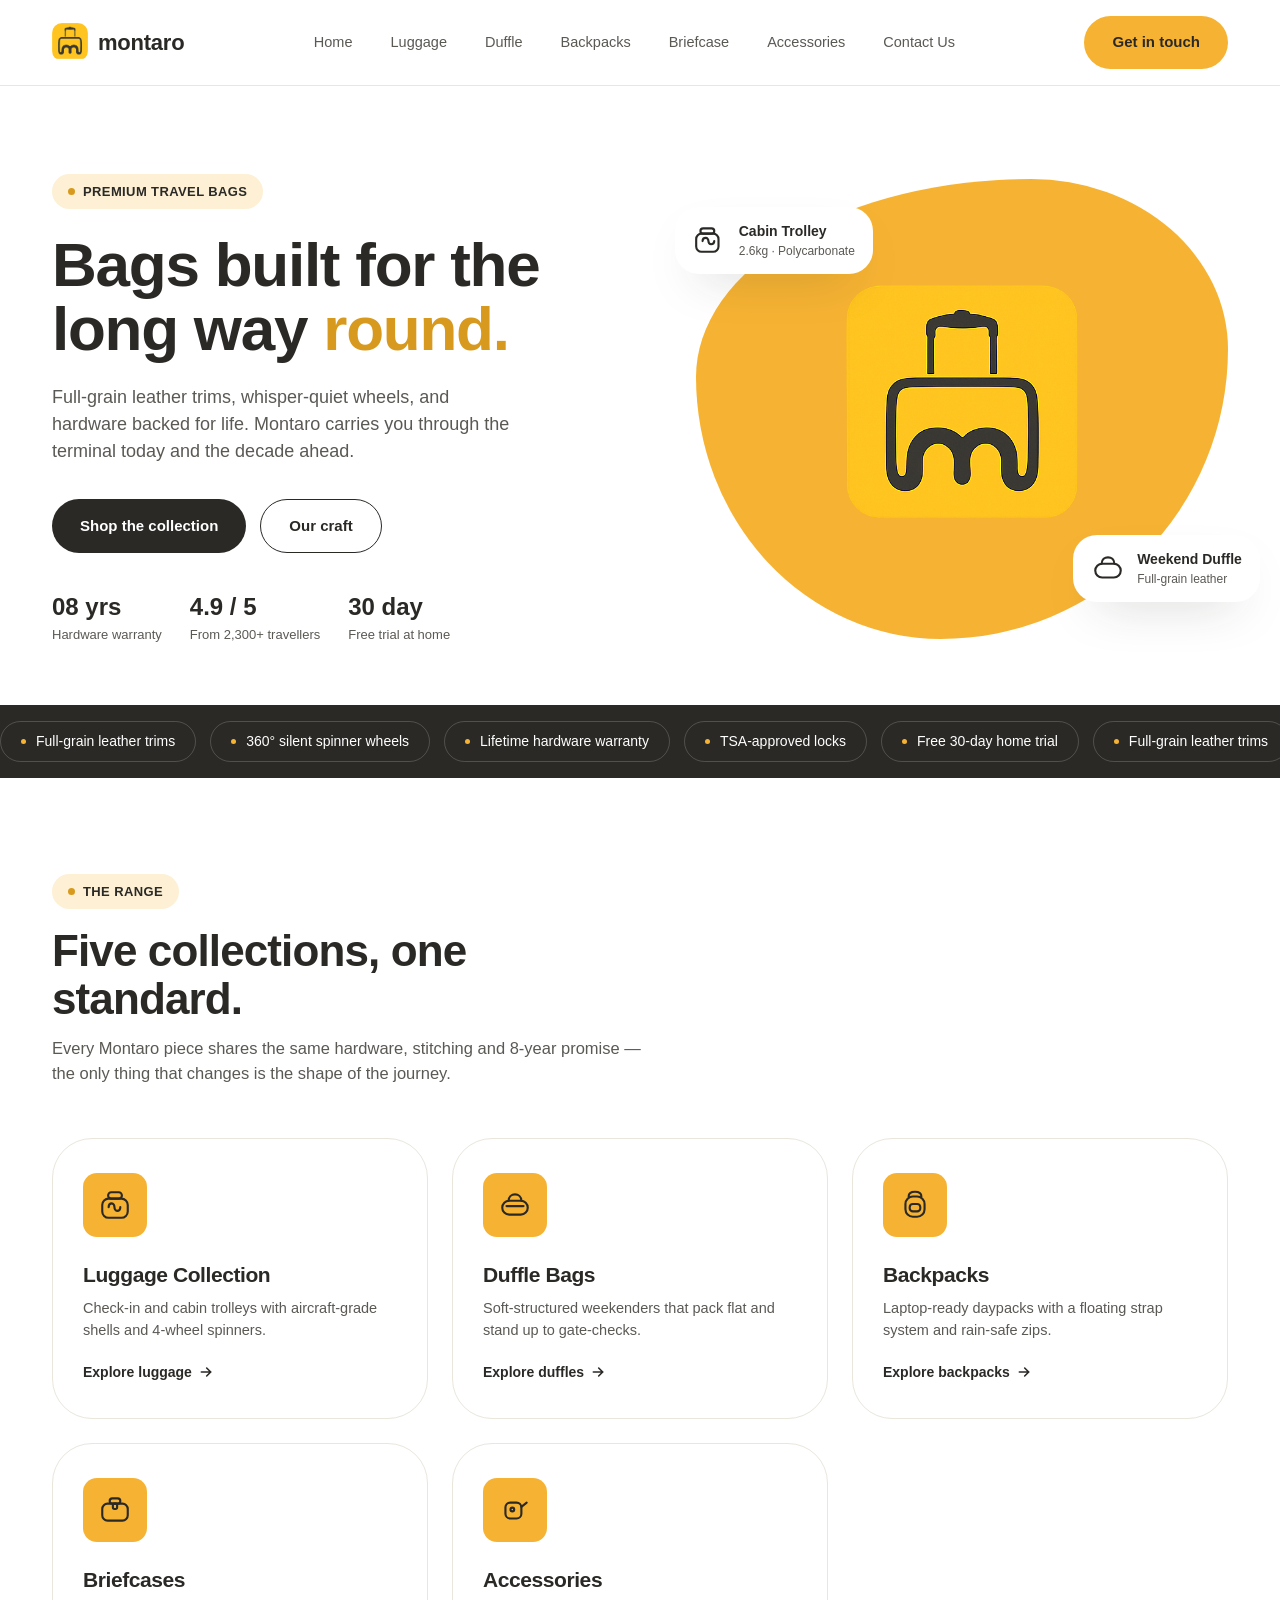
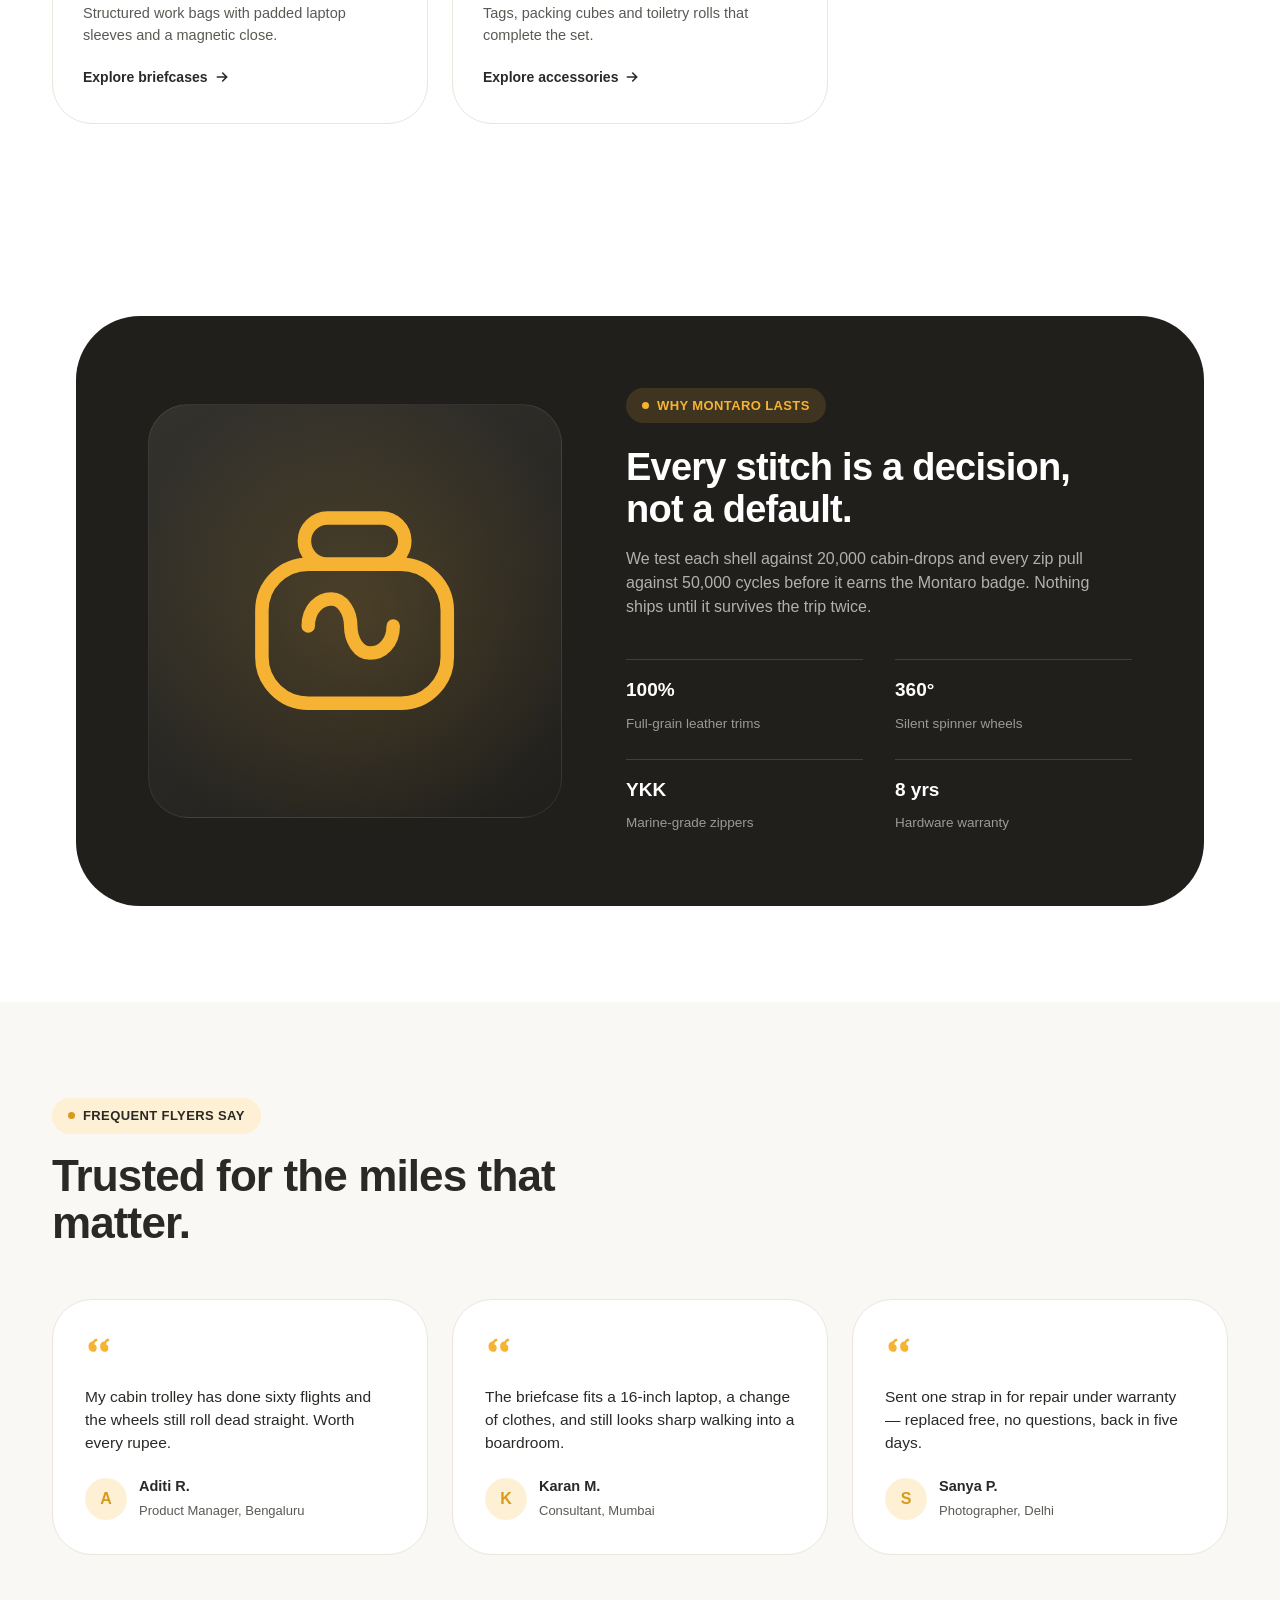
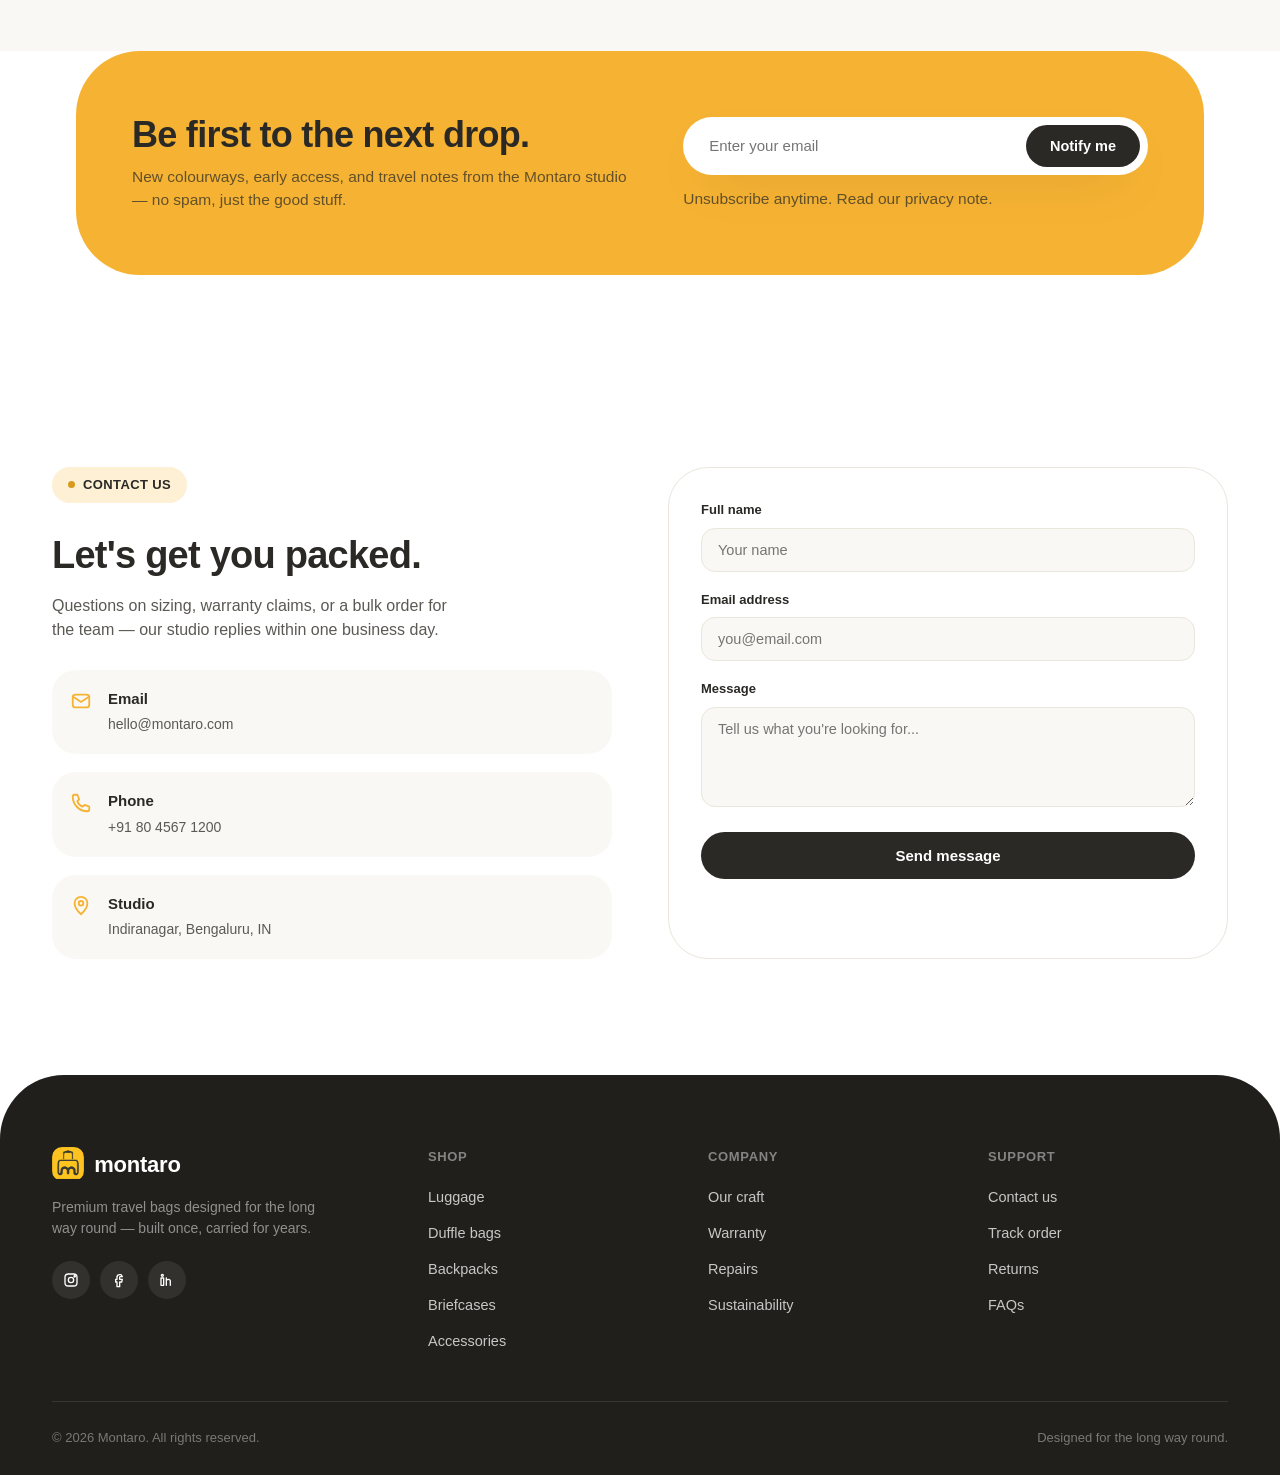
==== index.html @ 68c320ea "intial setup" ====
<!DOCTYPE html>
<html lang="en">
<head>
<meta charset="UTF-8">
<meta name="viewport" content="width=device-width, initial-scale=1.0">
<title>Montaro — Travel bags built for the long way round</title>
<link rel="preconnect" href="https://api.fontshare.com">
<link rel="stylesheet" href="https://api.fontshare.com/v2/css?f[]=clash-display@600,700&f[]=satoshi@400,500,700&display=swap">
<link rel="stylesheet" href="styles.css">
</head>
<body>

<header>
  <nav class="nav wrap">
    <a href="#home" class="brand">
      <img src="montaro-icon.png" alt="Montaro icon">
      <span>montaro</span>
    </a>
    <ul class="nav-links" id="navLinks">
      <li><a href="index.html#home">Home</a></li>
      <li><a href="luggage.html">Luggage</a></li>
      <li><a href="index.html#duffle">Duffle</a></li>
      <li><a href="index.html#backpacks">Backpacks</a></li>
      <li><a href="index.html#briefcase">Briefcase</a></li>
      <li><a href="index.html#accessories">Accessories</a></li>
      <li><a href="index.html#contact">Contact Us</a></li>
    </ul>
    <div class="nav-right">
      <a href="index.html#contact" class="btn btn-amber">Get in touch</a>
      <button class="menu-toggle" id="menuToggle" aria-label="Toggle menu" aria-expanded="false"><span></span></button>
    </div>
  </nav>
</header>

<main>
  <!-- HERO -->
  <section class="hero" id="home">
    <div class="wrap hero-grid">
      <div>
        <div class="eyebrow"><span class="dot"></span>Premium travel bags</div>
        <h1>Bags built for the<br>long way <em>round.</em></h1>
        <p class="lead">Full-grain leather trims, whisper-quiet wheels, and hardware backed for life. Montaro carries you through the terminal today and the decade ahead.</p>
        <div class="hero-ctas">
          <a href="luggage.html" class="btn btn-primary">Shop the collection</a>
          <a href="#craft" class="btn btn-ghost">Our craft</a>
        </div>
        <div class="hero-trust">
          <div><strong>08 yrs</strong><span>Hardware warranty</span></div>
          <div><strong>4.9 / 5</strong><span>From 2,300+ travellers</span></div>
          <div><strong>30 day</strong><span>Free trial at home</span></div>
        </div>
      </div>

      <div class="hero-art">
        <div class="blob"></div>
        <img class="hero-icon" src="montaro-icon.png" alt="Montaro suitcase mark">
        <div class="float-card fc1">
          <svg viewBox="0 0 64 64" fill="none"><rect x="14" y="10" width="26" height="10" rx="5" stroke="#2A2926" stroke-width="4"/><rect x="6" y="20" width="42" height="34" rx="10" stroke="#2A2926" stroke-width="4"/><path d="M18 34c0-4 3-6 6-6s5 3 5 6 2 6 5 6 6-2 6-6" stroke="#2A2926" stroke-width="4" stroke-linecap="round"/></svg>
          <div><div class="fc-title">Cabin Trolley</div><div class="fc-sub">2.6kg · Polycarbonate</div></div>
        </div>
        <div class="float-card fc2">
          <svg viewBox="0 0 64 64" fill="none"><rect x="8" y="22" width="48" height="26" rx="13" stroke="#2A2926" stroke-width="4"/><path d="M20 22c0-8 6-12 12-12s12 4 12 12" stroke="#2A2926" stroke-width="4" stroke-linecap="round"/></svg>
          <div><div class="fc-title">Weekend Duffle</div><div class="fc-sub">Full-grain leather</div></div>
        </div>
      </div>
    </div>
  </section>

  <!-- MARQUEE -->
  <div class="marquee-strip">
    <div class="marquee-track">
      <div class="pill"><span class="dot"></span>Full-grain leather trims</div>
      <div class="pill"><span class="dot"></span>360° silent spinner wheels</div>
      <div class="pill"><span class="dot"></span>Lifetime hardware warranty</div>
      <div class="pill"><span class="dot"></span>TSA-approved locks</div>
      <div class="pill"><span class="dot"></span>Free 30-day home trial</div>
      <div class="pill"><span class="dot"></span>Full-grain leather trims</div>
      <div class="pill"><span class="dot"></span>360° silent spinner wheels</div>
      <div class="pill"><span class="dot"></span>Lifetime hardware warranty</div>
      <div class="pill"><span class="dot"></span>TSA-approved locks</div>
      <div class="pill"><span class="dot"></span>Free 30-day home trial</div>
    </div>
  </div>

  <!-- COLLECTIONS -->
  <section id="luggage">
    <div class="wrap">
      <div class="section-head">
        <div class="eyebrow"><span class="dot"></span>The range</div>
        <h2>Five collections, one standard.</h2>
        <p>Every Montaro piece shares the same hardware, stitching and 8-year promise — the only thing that changes is the shape of the journey.</p>
      </div>

      <div class="collection-grid">
        <!-- Luggage -->
        <div class="col-card">
          <div class="col-icon">
            <svg viewBox="0 0 64 64" fill="none"><rect x="19" y="8" width="26" height="12" rx="6" stroke="#2A2926" stroke-width="4"/><rect x="8" y="20" width="48" height="36" rx="12" stroke="#2A2926" stroke-width="4"/><path d="M20 36c0-4.5 3-7 6-7s5 3.5 5 7 2 7 5 7 6-2.5 6-7" stroke="#2A2926" stroke-width="4" stroke-linecap="round"/></svg>
          </div>
          <h3>Luggage Collection</h3>
          <p>Check-in and cabin trolleys with aircraft-grade shells and 4-wheel spinners.</p>
          <a href="luggage.html" class="col-link">Explore luggage <svg viewBox="0 0 24 24" fill="none" stroke="#2A2926" stroke-width="2.4" stroke-linecap="round"><path d="M5 12h14M13 6l6 6-6 6"/></svg></a>
        </div>
        <!-- Duffle -->
        <div class="col-card" id="duffle">
          <div class="col-icon">
            <svg viewBox="0 0 64 64" fill="none"><rect x="8" y="24" width="48" height="26" rx="13" stroke="#2A2926" stroke-width="4"/><path d="M20 24c0-8 6-12 12-12s12 4 12 12" stroke="#2A2926" stroke-width="4" stroke-linecap="round"/><line x1="16" y1="34" x2="48" y2="34" stroke="#2A2926" stroke-width="4" stroke-linecap="round"/></svg>
          </div>
          <h3>Duffle Bags</h3>
          <p>Soft-structured weekenders that pack flat and stand up to gate-checks.</p>
          <a href="#" class="col-link">Explore duffles <svg viewBox="0 0 24 24" fill="none" stroke="#2A2926" stroke-width="2.4" stroke-linecap="round"><path d="M5 12h14M13 6l6 6-6 6"/></svg></a>
        </div>
        <!-- Backpacks -->
        <div class="col-card" id="backpacks">
          <div class="col-icon">
            <svg viewBox="0 0 64 64" fill="none"><path d="M20 16c0-6 5-9 12-9s12 3 12 9" stroke="#2A2926" stroke-width="4" stroke-linecap="round"/><rect x="14" y="16" width="36" height="38" rx="14" stroke="#2A2926" stroke-width="4"/><rect x="22" y="30" width="20" height="14" rx="6" stroke="#2A2926" stroke-width="4"/></svg>
          </div>
          <h3>Backpacks</h3>
          <p>Laptop-ready daypacks with a floating strap system and rain-safe zips.</p>
          <a href="#" class="col-link">Explore backpacks <svg viewBox="0 0 24 24" fill="none" stroke="#2A2926" stroke-width="2.4" stroke-linecap="round"><path d="M5 12h14M13 6l6 6-6 6"/></svg></a>
        </div>
        <!-- Briefcase -->
        <div class="col-card" id="briefcase">
          <div class="col-icon">
            <svg viewBox="0 0 64 64" fill="none"><rect x="22" y="10" width="20" height="10" rx="5" stroke="#2A2926" stroke-width="4"/><rect x="8" y="20" width="48" height="32" rx="10" stroke="#2A2926" stroke-width="4"/><rect x="28" y="20" width="8" height="10" rx="3" stroke="#2A2926" stroke-width="4"/></svg>
          </div>
          <h3>Briefcases</h3>
          <p>Structured work bags with padded laptop sleeves and a magnetic close.</p>
          <a href="#" class="col-link">Explore briefcases <svg viewBox="0 0 24 24" fill="none" stroke="#2A2926" stroke-width="2.4" stroke-linecap="round"><path d="M5 12h14M13 6l6 6-6 6"/></svg></a>
        </div>
        <!-- Accessories -->
        <div class="col-card" id="accessories">
          <div class="col-icon">
            <svg viewBox="0 0 64 64" fill="none"><rect x="14" y="18" width="30" height="30" rx="9" stroke="#2A2926" stroke-width="4"/><path d="M44 26l10-8" stroke="#2A2926" stroke-width="4" stroke-linecap="round"/><circle cx="27" cy="31" r="3.5" stroke="#2A2926" stroke-width="4"/></svg>
          </div>
          <h3>Accessories</h3>
          <p>Tags, packing cubes and toiletry rolls that complete the set.</p>
          <a href="#" class="col-link">Explore accessories <svg viewBox="0 0 24 24" fill="none" stroke="#2A2926" stroke-width="2.4" stroke-linecap="round"><path d="M5 12h14M13 6l6 6-6 6"/></svg></a>
        </div>
      </div>
    </div>
  </section>

  <!-- CRAFT -->
  <section id="craft">
    <div class="wrap">
      <div class="craft">
        <div class="craft-grid">
          <div class="craft-visual">
            <svg viewBox="0 0 64 64" fill="none"><rect x="8" y="20" width="48" height="36" rx="12" stroke="#F6B333" stroke-width="3.5"/><rect x="19" y="8" width="26" height="12" rx="6" stroke="#F6B333" stroke-width="3.5"/><path d="M20 36c0-4.5 3-7 6-7s5 3.5 5 7 2 7 5 7 6-2.5 6-7" stroke="#F6B333" stroke-width="3.5" stroke-linecap="round"/></svg>
          </div>
          <div class="craft-text">
            <div class="eyebrow"><span class="dot" style="background:#F6B333"></span>Why Montaro lasts</div>
            <h2>Every stitch is a decision, not a default.</h2>
            <p>We test each shell against 20,000 cabin-drops and every zip pull against 50,000 cycles before it earns the Montaro badge. Nothing ships until it survives the trip twice.</p>
            <div class="detail-grid">
              <div class="detail"><strong>100%</strong><span>Full-grain leather trims</span></div>
              <div class="detail"><strong>360°</strong><span>Silent spinner wheels</span></div>
              <div class="detail"><strong>YKK</strong><span>Marine-grade zippers</span></div>
              <div class="detail"><strong>8 yrs</strong><span>Hardware warranty</span></div>
            </div>
          </div>
        </div>
      </div>
    </div>
  </section>

  <!-- TESTIMONIALS -->
  <section class="cream-bg">
    <div class="wrap">
      <div class="section-head">
        <div class="eyebrow"><span class="dot"></span>Frequent flyers say</div>
        <h2>Trusted for the miles that matter.</h2>
      </div>
      <div class="testi-grid">
        <div class="testi-card">
          <svg viewBox="0 0 24 24" fill="#F6B333"><path d="M7 8c-2.5 0-4 2-4 4.5S4.5 17 7 17s3-1.5 3-3.5c0-1.5-.8-2.5-2-3 .2-1.5 1.2-2.5 3-3l-1-2C7.5 6 7 6.8 7 8zm10 0c-2.5 0-4 2-4 4.5s1.5 4.5 4 4.5 3-1.5 3-3.5c0-1.5-.8-2.5-2-3 .2-1.5 1.2-2.5 3-3l-1-2c-2.5.5-3 1.3-3 3z"/></svg>
          <p>My cabin trolley has done sixty flights and the wheels still roll dead straight. Worth every rupee.</p>
          <div class="testi-person">
            <div class="testi-avatar">A</div>
            <div><strong>Aditi R.</strong><span>Product Manager, Bengaluru</span></div>
          </div>
        </div>
        <div class="testi-card">
          <svg viewBox="0 0 24 24" fill="#F6B333"><path d="M7 8c-2.5 0-4 2-4 4.5S4.5 17 7 17s3-1.5 3-3.5c0-1.5-.8-2.5-2-3 .2-1.5 1.2-2.5 3-3l-1-2C7.5 6 7 6.8 7 8zm10 0c-2.5 0-4 2-4 4.5s1.5 4.5 4 4.5 3-1.5 3-3.5c0-1.5-.8-2.5-2-3 .2-1.5 1.2-2.5 3-3l-1-2c-2.5.5-3 1.3-3 3z"/></svg>
          <p>The briefcase fits a 16-inch laptop, a change of clothes, and still looks sharp walking into a boardroom.</p>
          <div class="testi-person">
            <div class="testi-avatar">K</div>
            <div><strong>Karan M.</strong><span>Consultant, Mumbai</span></div>
          </div>
        </div>
        <div class="testi-card">
          <svg viewBox="0 0 24 24" fill="#F6B333"><path d="M7 8c-2.5 0-4 2-4 4.5S4.5 17 7 17s3-1.5 3-3.5c0-1.5-.8-2.5-2-3 .2-1.5 1.2-2.5 3-3l-1-2C7.5 6 7 6.8 7 8zm10 0c-2.5 0-4 2-4 4.5s1.5 4.5 4 4.5 3-1.5 3-3.5c0-1.5-.8-2.5-2-3 .2-1.5 1.2-2.5 3-3l-1-2c-2.5.5-3 1.3-3 3z"/></svg>
          <p>Sent one strap in for repair under warranty — replaced free, no questions, back in five days.</p>
          <div class="testi-person">
            <div class="testi-avatar">S</div>
            <div><strong>Sanya P.</strong><span>Photographer, Delhi</span></div>
          </div>
        </div>
      </div>
    </div>
  </section>

  <!-- CTA -->
  <section style="padding-top:0;">
    <div class="wrap">
      <div class="cta-band">
        <div>
          <h2>Be first to the next drop.</h2>
          <p>New colourways, early access, and travel notes from the Montaro studio — no spam, just the good stuff.</p>
        </div>
        <div>
          <form class="signup-form" onsubmit="return false;">
            <input type="email" placeholder="Enter your email" aria-label="Email address" required>
            <button type="submit" class="btn-signup">Notify me</button>
          </form>
          <p class="form-note">Unsubscribe anytime. Read our privacy note.</p>
        </div>
      </div>
    </div>
  </section>

  <!-- CONTACT -->
  <section id="contact">
    <div class="wrap contact-grid">
      <div>
        <div class="eyebrow"><span class="dot"></span>Contact us</div>
        <h2 style="font-size:clamp(28px,3.2vw,38px); margin-bottom:10px;">Let's get you packed.</h2>
        <p style="color:var(--charcoal-soft); max-width:420px;">Questions on sizing, warranty claims, or a bulk order for the team — our studio replies within one business day.</p>
        <div class="contact-list">
          <div class="contact-item">
            <svg viewBox="0 0 24 24" fill="none" stroke="#F6B333" stroke-width="2"><rect x="3" y="5" width="18" height="14" rx="3"/><path d="M3 7l9 6 9-6" stroke-linecap="round"/></svg>
            <div><strong>Email</strong><span>hello@montaro.com</span></div>
          </div>
          <div class="contact-item">
            <svg viewBox="0 0 24 24" fill="none" stroke="#F6B333" stroke-width="2"><path d="M3 5c0-1 1-2 2-2h3l2 5-2 2c1 3 3 5 6 6l2-2 5 2v3c0 1-1 2-2 2C10 21 3 14 3 5z" stroke-linecap="round" stroke-linejoin="round"/></svg>
            <div><strong>Phone</strong><span>+91 80 4567 1200</span></div>
          </div>
          <div class="contact-item">
            <svg viewBox="0 0 24 24" fill="none" stroke="#F6B333" stroke-width="2"><path d="M12 21s7-6.5 7-12a7 7 0 10-14 0c0 5.5 7 12 7 12z" stroke-linecap="round" stroke-linejoin="round"/><circle cx="12" cy="9" r="2.5"/></svg>
            <div><strong>Studio</strong><span>Indiranagar, Bengaluru, IN</span></div>
          </div>
        </div>
      </div>

      <form class="contact-form" onsubmit="return false;">
        <div class="field">
          <label for="name">Full name</label>
          <input id="name" type="text" placeholder="Your name" required>
        </div>
        <div class="field">
          <label for="email">Email address</label>
          <input id="email" type="email" placeholder="you@email.com" required>
        </div>
        <div class="field">
          <label for="msg">Message</label>
          <textarea id="msg" placeholder="Tell us what you're looking for..."></textarea>
        </div>
        <button type="submit" class="btn btn-primary" style="width:100%; justify-content:center;">Send message</button>
      </form>
    </div>
  </section>
</main>

<footer>
  <div class="wrap">
    <div class="footer-grid">
      <div class="footer-brand">
        <a href="#home" class="brand">
          <img src="montaro-icon.png" alt="Montaro icon" style="height:34px;">
          <span>montaro</span>
        </a>
        <p>Premium travel bags designed for the long way round — built once, carried for years.</p>
        <div class="footer-social">
          <a href="#" aria-label="Instagram"><svg viewBox="0 0 24 24" fill="none" stroke-width="2" stroke-linecap="round"><rect x="3" y="3" width="18" height="18" rx="5"/><circle cx="12" cy="12" r="4"/><circle cx="17.5" cy="6.5" r="1"/></svg></a>
          <a href="#" aria-label="Facebook"><svg viewBox="0 0 24 24" fill="none" stroke-width="2" stroke-linecap="round" stroke-linejoin="round"><path d="M15 4h-2a4 4 0 00-4 4v3H7v4h2v7h4v-7h3l1-4h-4V8a1 1 0 011-1h3z"/></svg></a>
          <a href="#" aria-label="LinkedIn"><svg viewBox="0 0 24 24" fill="none" stroke-width="2" stroke-linecap="round" stroke-linejoin="round"><rect x="3" y="9" width="4" height="11"/><circle cx="5" cy="5" r="1.5"/><path d="M11 20v-6a3 3 0 016 0v6M11 9v11"/></svg></a>
        </div>
      </div>
      <div class="footer-col">
        <h4>Shop</h4>
        <ul>
          <li><a href="luggage.html">Luggage</a></li>
          <li><a href="index.html#duffle">Duffle bags</a></li>
          <li><a href="index.html#backpacks">Backpacks</a></li>
          <li><a href="index.html#briefcase">Briefcases</a></li>
          <li><a href="index.html#accessories">Accessories</a></li>
        </ul>
      </div>
      <div class="footer-col">
        <h4>Company</h4>
        <ul>
          <li><a href="index.html#craft">Our craft</a></li>
          <li><a href="#">Warranty</a></li>
          <li><a href="#">Repairs</a></li>
          <li><a href="#">Sustainability</a></li>
        </ul>
      </div>
      <div class="footer-col">
        <h4>Support</h4>
        <ul>
          <li><a href="index.html#contact">Contact us</a></li>
          <li><a href="#">Track order</a></li>
          <li><a href="#">Returns</a></li>
          <li><a href="#">FAQs</a></li>
        </ul>
      </div>
    </div>
    <div class="footer-bottom">
      <span>© 2026 Montaro. All rights reserved.</span>
      <span>Designed for the long way round.</span>
    </div>
  </div>
</footer>

<script>
  const toggle = document.getElementById('menuToggle');
  const links = document.getElementById('navLinks');
  toggle.addEventListener('click', () => {
    const isOpen = links.classList.toggle('open');
    toggle.setAttribute('aria-expanded', isOpen);
  });
  links.querySelectorAll('a').forEach(a => a.addEventListener('click', () => {
    links.classList.remove('open');
    toggle.setAttribute('aria-expanded', 'false');
  }));
</script>

</body>
</html>
---- styles.css ----
:root{
    --white:#FFFFFF;
    --cream:#FAF8F4;
    --charcoal:#2A2926;
    --charcoal-2:#201F1C;
    --charcoal-soft:#5B5954;
    --amber:#F6B333;
    --amber-dark:#D89A1E;
    --amber-tint:#FDF0D4;
    --line:#EAE6DC;
    --r-sm:14px;
    --r-md:24px;
    --r-lg:40px;
    --r-xl:64px;
    --shadow-soft: 0 20px 50px -25px rgba(42,41,38,0.35);
  }

  *{margin:0;padding:0;box-sizing:border-box;}

  html{scroll-behavior:smooth;}

  body{
    background:var(--white);
    color:var(--charcoal);
    font-family:'Satoshi','Helvetica Neue',Arial,sans-serif;
    font-weight:400;
    line-height:1.5;
    -webkit-font-smoothing:antialiased;
    overflow-x:hidden;
  }

  h1,h2,h3,.display{
    font-family:'Clash Display','Satoshi',sans-serif;
    font-weight:600;
    letter-spacing:-0.02em;
    color:var(--charcoal);
  }

  a{color:inherit;text-decoration:none;}
  img{display:block;max-width:100%;}
  button{font-family:inherit;cursor:pointer;border:none;background:none;}
  ul{list-style:none;}

  .wrap{
    max-width:1240px;
    margin:0 auto;
    padding:0 32px;
  }

  :focus-visible{
    outline:3px solid var(--amber-dark);
    outline-offset:3px;
    border-radius:8px;
  }

  /* ---------- Buttons ---------- */
  .btn{
    display:inline-flex;
    align-items:center;
    gap:8px;
    padding:15px 28px;
    border-radius:100px;
    font-weight:700;
    font-size:15px;
    transition:transform .25s ease, box-shadow .25s ease, background .25s ease;
    white-space:nowrap;
  }
  .btn-primary{
    background:var(--charcoal);
    color:var(--white);
  }
  .btn-primary:hover{background:var(--charcoal-2); transform:translateY(-2px); box-shadow:var(--shadow-soft);}
  .btn-amber{
    background:var(--amber);
    color:var(--charcoal);
  }
  .btn-amber:hover{background:var(--amber-dark); transform:translateY(-2px); box-shadow:var(--shadow-soft);}
  .btn-ghost{
    background:transparent;
    color:var(--charcoal);
    border:1.5px solid var(--charcoal);
  }
  .btn-ghost:hover{background:var(--charcoal); color:var(--white);}

  /* ---------- Nav ---------- */
  header{
    position:sticky;
    top:0;
    z-index:100;
    background:rgba(255,255,255,0.85);
    backdrop-filter:blur(14px);
    border-bottom:1px solid var(--line);
  }
  .nav{
    display:flex;
    align-items:center;
    justify-content:space-between;
    padding:16px 32px;
  }
  .brand{
    display:flex;
    align-items:center;
    gap:10px;
  }
  .brand img{height:38px;width:auto;border-radius:10px;}
  .brand span{
    font-family:'Clash Display',sans-serif;
    font-weight:700;
    font-size:22px;
    letter-spacing:-0.01em;
  }
  .nav-links{
    display:flex;
    align-items:center;
    gap:6px;
  }
  .nav-links a{
    padding:10px 16px;
    border-radius:100px;
    font-size:14.5px;
    font-weight:500;
    color:var(--charcoal-soft);
    transition:background .2s ease, color .2s ease;
  }
  .nav-links a:hover{background:var(--cream); color:var(--charcoal);}
  .nav-right{display:flex; align-items:center; gap:14px;}
  .menu-toggle{
    display:none;
    width:44px;height:44px;
    border-radius:var(--r-sm);
    align-items:center;justify-content:center;
    background:var(--cream);
  }
  .menu-toggle span, .menu-toggle::before, .menu-toggle::after{
    content:'';
    display:block;
    width:20px;height:2px;
    background:var(--charcoal);
    border-radius:4px;
  }
  .menu-toggle{flex-direction:column;gap:5px;}

  @media (max-width:900px){
    .nav-links{
      position:absolute;
      top:100%;left:0;right:0;
      flex-direction:column;
      align-items:stretch;
      background:var(--white);
      padding:14px 20px 22px;
      border-bottom:1px solid var(--line);
      display:none;
    }
    .nav-links.open{display:flex;}
    .nav-links a{padding:14px 16px; border-radius:var(--r-sm);}
    .menu-toggle{display:flex;}
    .nav-right .btn-amber{display:none;}
  }

  /* ---------- Hero ---------- */
  .hero{
    padding:88px 0 60px;
  }
  .hero-grid{
    display:grid;
    grid-template-columns:1.05fr 0.95fr;
    gap:56px;
    align-items:center;
  }
  .eyebrow{
    display:inline-flex;
    align-items:center;
    gap:8px;
    padding:8px 16px;
    border-radius:100px;
    background:var(--amber-tint);
    color:var(--charcoal);
    font-size:13px;
    font-weight:700;
    letter-spacing:0.03em;
    text-transform:uppercase;
    margin-bottom:24px;
  }
  .eyebrow .dot{width:7px;height:7px;border-radius:50%;background:var(--amber-dark);}
  .hero h1{
    font-size:clamp(38px, 5vw, 62px);
    line-height:1.04;
    margin-bottom:22px;
  }
  .hero h1 em{
    font-style:normal;
    color:var(--amber-dark);
    position:relative;
  }
  .hero p.lead{
    font-size:18px;
    color:var(--charcoal-soft);
    max-width:460px;
    margin-bottom:34px;
  }
  .hero-ctas{display:flex; gap:14px; flex-wrap:wrap; margin-bottom:36px;}
  .hero-trust{
    display:flex;
    gap:28px;
    flex-wrap:wrap;
  }
  .hero-trust div{
    display:flex;
    flex-direction:column;
  }
  .hero-trust strong{font-family:'Clash Display',sans-serif; font-size:24px;}
  .hero-trust span{font-size:13px; color:var(--charcoal-soft);}

  .hero-art{
    position:relative;
    display:flex;
    align-items:center;
    justify-content:center;
    min-height:460px;
  }
  .blob{
    position:absolute;
    inset:0;
    background:var(--amber);
    border-radius:63% 37% 54% 46% / 43% 37% 63% 57%;
    animation:blobmove 14s ease-in-out infinite;
  }
  @keyframes blobmove{
    0%,100%{border-radius:63% 37% 54% 46% / 43% 37% 63% 57%;}
    50%{border-radius:42% 58% 39% 61% / 55% 46% 54% 45%;}
  }
  .hero-icon{
    position:relative;
    z-index:2;
    width:44%;
  }
  .float-card{
    position:absolute;
    z-index:3;
    background:var(--white);
    border-radius:var(--r-md);
    box-shadow:var(--shadow-soft);
    padding:14px 18px;
    display:flex;
    align-items:center;
    gap:12px;
    animation:floaty 5s ease-in-out infinite;
  }
  .float-card svg{width:34px;height:34px;flex-shrink:0;}
  .float-card .fc-title{font-weight:700; font-size:14px;}
  .float-card .fc-sub{font-size:12px; color:var(--charcoal-soft);}
  .float-card.fc1{top:6%; left:-4%; animation-delay:0s;}
  .float-card.fc2{bottom:8%; right:-6%; animation-delay:1.4s;}
  @keyframes floaty{
    0%,100%{transform:translateY(0);}
    50%{transform:translateY(-10px);}
  }

  @media (max-width:900px){
    .hero-grid{grid-template-columns:1fr; text-align:left;}
    .hero-art{min-height:320px; margin-top:20px;}
    .float-card{display:none;}
  }

  /* ---------- Marquee ---------- */
  .marquee-strip{
    background:var(--charcoal);
    overflow:hidden;
    padding:16px 0;
  }
  .marquee-track{
    display:flex;
    width:max-content;
    animation:scroll 26s linear infinite;
    gap:14px;
  }
  @keyframes scroll{
    0%{transform:translateX(0);}
    100%{transform:translateX(-50%);}
  }
  .marquee-strip:hover .marquee-track{animation-play-state:paused;}
  .pill{
    display:flex;
    align-items:center;
    gap:10px;
    padding:9px 20px;
    border-radius:100px;
    border:1px solid rgba(255,255,255,0.18);
    color:var(--white);
    font-size:14px;
    font-weight:500;
    white-space:nowrap;
  }
  .pill .dot{width:5px;height:5px;border-radius:50%;background:var(--amber);}

  /* ---------- Section shell ---------- */
  section{padding:96px 0;}
  .section-head{
    max-width:600px;
    margin-bottom:52px;
  }
  .section-head .eyebrow{margin-bottom:18px;}
  .section-head h2{
    font-size:clamp(30px,3.6vw,44px);
    line-height:1.08;
    margin-bottom:14px;
  }
  .section-head p{color:var(--charcoal-soft); font-size:16.5px;}
  .cream-bg{background:var(--cream);}

  /* ---------- Collections ---------- */
  .collection-grid{
    display:grid;
    grid-template-columns:repeat(3,1fr);
    gap:24px;
  }
  .col-card{
    background:var(--white);
    border:1px solid var(--line);
    border-radius:var(--r-lg);
    padding:34px 30px;
    transition:transform .3s ease, box-shadow .3s ease, border-color .3s ease;
  }
  .col-card:hover{
    transform:translateY(-6px);
    box-shadow:var(--shadow-soft);
    border-color:var(--amber);
  }
  .col-icon{
    width:64px;height:64px;
    border-radius:var(--r-sm);
    background:var(--amber);
    display:flex;align-items:center;justify-content:center;
    margin-bottom:22px;
  }
  .col-icon svg{width:34px;height:34px;}
  .col-card h3{font-size:21px; margin-bottom:8px;}
  .col-card p{color:var(--charcoal-soft); font-size:14.5px; margin-bottom:18px;}
  .col-link{
    display:inline-flex; align-items:center; gap:6px;
    font-weight:700; font-size:14px;
  }
  .col-link svg{width:16px;height:16px; transition:transform .25s ease;}
  .col-card:hover .col-link svg{transform:translateX(4px);}

  @media (max-width:900px){
    .collection-grid{grid-template-columns:1fr 1fr;}
  }
  @media (max-width:600px){
    .collection-grid{grid-template-columns:1fr;}
  }

  /* ---------- Craft ---------- */
  .craft{
    background:var(--charcoal-2);
    border-radius:var(--r-xl);
    margin:0 24px;
    padding:72px;
    color:var(--white);
  }
  .craft-grid{
    display:grid;
    grid-template-columns:0.9fr 1.1fr;
    gap:64px;
    align-items:center;
  }
  .craft-visual{
    position:relative;
    border-radius:var(--r-lg);
    background:linear-gradient(150deg, #33322D, #201F1C);
    aspect-ratio:1/1;
    display:flex;align-items:center;justify-content:center;
    overflow:hidden;
    border:1px solid rgba(255,255,255,0.08);
  }
  .craft-visual svg{width:60%;height:60%;}
  .craft-visual::after{
    content:'';
    position:absolute;
    width:140%; height:140%;
    background:radial-gradient(circle, rgba(246,179,51,0.16), transparent 60%);
    top:-20%; left:-20%;
  }
  .craft-text .eyebrow{background:rgba(246,179,51,0.14); color:var(--amber);}
  .craft-text h2{color:var(--white); font-size:clamp(28px,3.4vw,38px); margin-bottom:16px; line-height:1.1;}
  .craft-text > p{color:rgba(255,255,255,0.65); font-size:16px; margin-bottom:40px; max-width:480px;}
  .detail-grid{
    display:grid;
    grid-template-columns:1fr 1fr;
    gap:24px 32px;
  }
  .detail{
    padding-top:16px;
    border-top:1px solid rgba(255,255,255,0.14);
  }
  .detail strong{
    display:block;
    font-family:'Clash Display',sans-serif;
    font-size:19px;
    margin-bottom:6px;
  }
  .detail span{font-size:13.5px; color:rgba(255,255,255,0.55);}

  @media (max-width:900px){
    .craft{padding:44px 24px; margin:0 16px; border-radius:var(--r-lg);}
    .craft-grid{grid-template-columns:1fr; gap:40px;}
    .craft-visual{max-width:280px; margin:0 auto;}
  }

  /* ---------- Testimonials ---------- */
  .testi-grid{
    display:grid;
    grid-template-columns:repeat(3,1fr);
    gap:24px;
  }
  .testi-card{
    background:var(--white);
    border:1px solid var(--line);
    border-radius:var(--r-lg);
    padding:32px;
  }
  .testi-card svg{width:28px;height:28px; margin-bottom:18px;}
  .testi-card p{font-size:15.5px; margin-bottom:22px; color:var(--charcoal);}
  .testi-person{display:flex; align-items:center; gap:12px;}
  .testi-avatar{
    width:42px;height:42px;border-radius:50%;
    background:var(--amber-tint);
    display:flex;align-items:center;justify-content:center;
    font-family:'Clash Display',sans-serif;
    font-weight:700;
    color:var(--amber-dark);
  }
  .testi-person strong{display:block; font-size:14.5px;}
  .testi-person span{font-size:13px; color:var(--charcoal-soft);}

  @media (max-width:900px){.testi-grid{grid-template-columns:1fr;}}

  /* ---------- CTA / Newsletter ---------- */
  .cta-band{
    background:var(--amber);
    border-radius:var(--r-xl);
    margin:0 24px;
    padding:64px 56px;
    display:grid;
    grid-template-columns:1.1fr 1fr;
    gap:40px;
    align-items:center;
  }
  .cta-band h2{font-size:clamp(26px,3vw,36px); line-height:1.1; margin-bottom:10px;}
  .cta-band p{color:rgba(42,41,38,0.72); font-size:15.5px;}
  .signup-form{
    display:flex;
    gap:10px;
    background:var(--white);
    padding:8px;
    border-radius:100px;
    box-shadow:var(--shadow-soft);
  }
  .signup-form input{
    flex:1;
    border:none;
    background:transparent;
    padding:12px 18px;
    font-family:inherit;
    font-size:15px;
    color:var(--charcoal);
  }
  .signup-form input:focus{outline:none;}
  .signup-form button{
    background:var(--charcoal);
    color:var(--white);
    padding:13px 24px;
    border-radius:100px;
    font-weight:700;
    font-size:14.5px;
    flex-shrink:0;
    transition:background .2s ease;
  }
  .signup-form button:hover{background:var(--charcoal-2);}
  .form-note{font-size:12.5px; color:rgba(42,41,38,0.6); margin-top:12px;}

  @media (max-width:900px){
    .cta-band{grid-template-columns:1fr; padding:44px 28px; margin:0 16px; border-radius:var(--r-lg);}
    .signup-form{flex-direction:column; border-radius:var(--r-md);}
    .signup-form button{width:100%;}
  }

  /* ---------- Contact ---------- */
  .contact-grid{
    display:grid;
    grid-template-columns:1fr 1fr;
    gap:56px;
  }
  .contact-list{display:flex; flex-direction:column; gap:18px; margin-top:28px;}
  .contact-item{
    display:flex;
    gap:16px;
    align-items:flex-start;
    padding:18px;
    border-radius:var(--r-md);
    background:var(--cream);
  }
  .contact-item svg{width:22px;height:22px; flex-shrink:0; margin-top:2px;}
  .contact-item strong{display:block; font-size:15px; margin-bottom:2px;}
  .contact-item span{font-size:14px; color:var(--charcoal-soft);}
  .contact-form{
    background:var(--white);
    border:1px solid var(--line);
    border-radius:var(--r-lg);
    padding:32px;
  }
  .field{margin-bottom:18px;}
  .field label{display:block; font-size:13px; font-weight:700; margin-bottom:8px;}
  .field input, .field textarea{
    width:100%;
    border:1.5px solid var(--line);
    border-radius:var(--r-sm);
    padding:13px 16px;
    font-family:inherit;
    font-size:14.5px;
    background:var(--cream);
    transition:border-color .2s ease;
  }
  .field input:focus, .field textarea:focus{outline:none; border-color:var(--amber-dark);}
  .field textarea{resize:vertical; min-height:100px;}

  @media (max-width:900px){.contact-grid{grid-template-columns:1fr;}}

  /* ---------- Footer ---------- */
  footer{
    background:var(--charcoal-2);
    color:rgba(255,255,255,0.75);
    border-radius:var(--r-xl) var(--r-xl) 0 0;
    padding:72px 0 28px;
    margin-top:20px;
  }
  .footer-grid{
    display:grid;
    grid-template-columns:1.4fr 1fr 1fr 1fr;
    gap:40px;
    padding-bottom:48px;
    border-bottom:1px solid rgba(255,255,255,0.1);
  }
  .footer-brand .brand span{color:var(--white);}
  .footer-brand p{
    margin-top:16px;
    font-size:14px;
    color:rgba(255,255,255,0.5);
    max-width:280px;
  }
  .footer-social{display:flex; gap:10px; margin-top:22px;}
  .footer-social a{
    width:38px;height:38px;border-radius:50%;
    background:rgba(255,255,255,0.08);
    display:flex;align-items:center;justify-content:center;
    transition:background .2s ease;
  }
  .footer-social a:hover{background:var(--amber); }
  .footer-social a:hover svg{stroke:var(--charcoal);}
  .footer-social svg{width:16px;height:16px; stroke:var(--white); transition:stroke .2s ease;}
  .footer-col h4{
    font-size:13px;
    text-transform:uppercase;
    letter-spacing:0.05em;
    color:rgba(255,255,255,0.45);
    margin-bottom:18px;
  }
  .footer-col ul{display:flex; flex-direction:column; gap:12px;}
  .footer-col a{font-size:14.5px; transition:color .2s ease;}
  .footer-col a:hover{color:var(--amber);}
  .footer-bottom{
    display:flex;
    justify-content:space-between;
    align-items:center;
    padding-top:26px;
    font-size:13px;
    color:rgba(255,255,255,0.4);
    flex-wrap:wrap;
    gap:10px;
  }

  @media (max-width:900px){
    .footer-grid{grid-template-columns:1fr 1fr; gap:36px 20px;}
  }
  @media (max-width:560px){
    .footer-grid{grid-template-columns:1fr;}
    .craft{padding:36px 20px;}
  }

  @media (prefers-reduced-motion: reduce){
    *{animation-duration:0.001ms !important; animation-iteration-count:1 !important; transition-duration:0.001ms !important; scroll-behavior:auto !important;}
  }
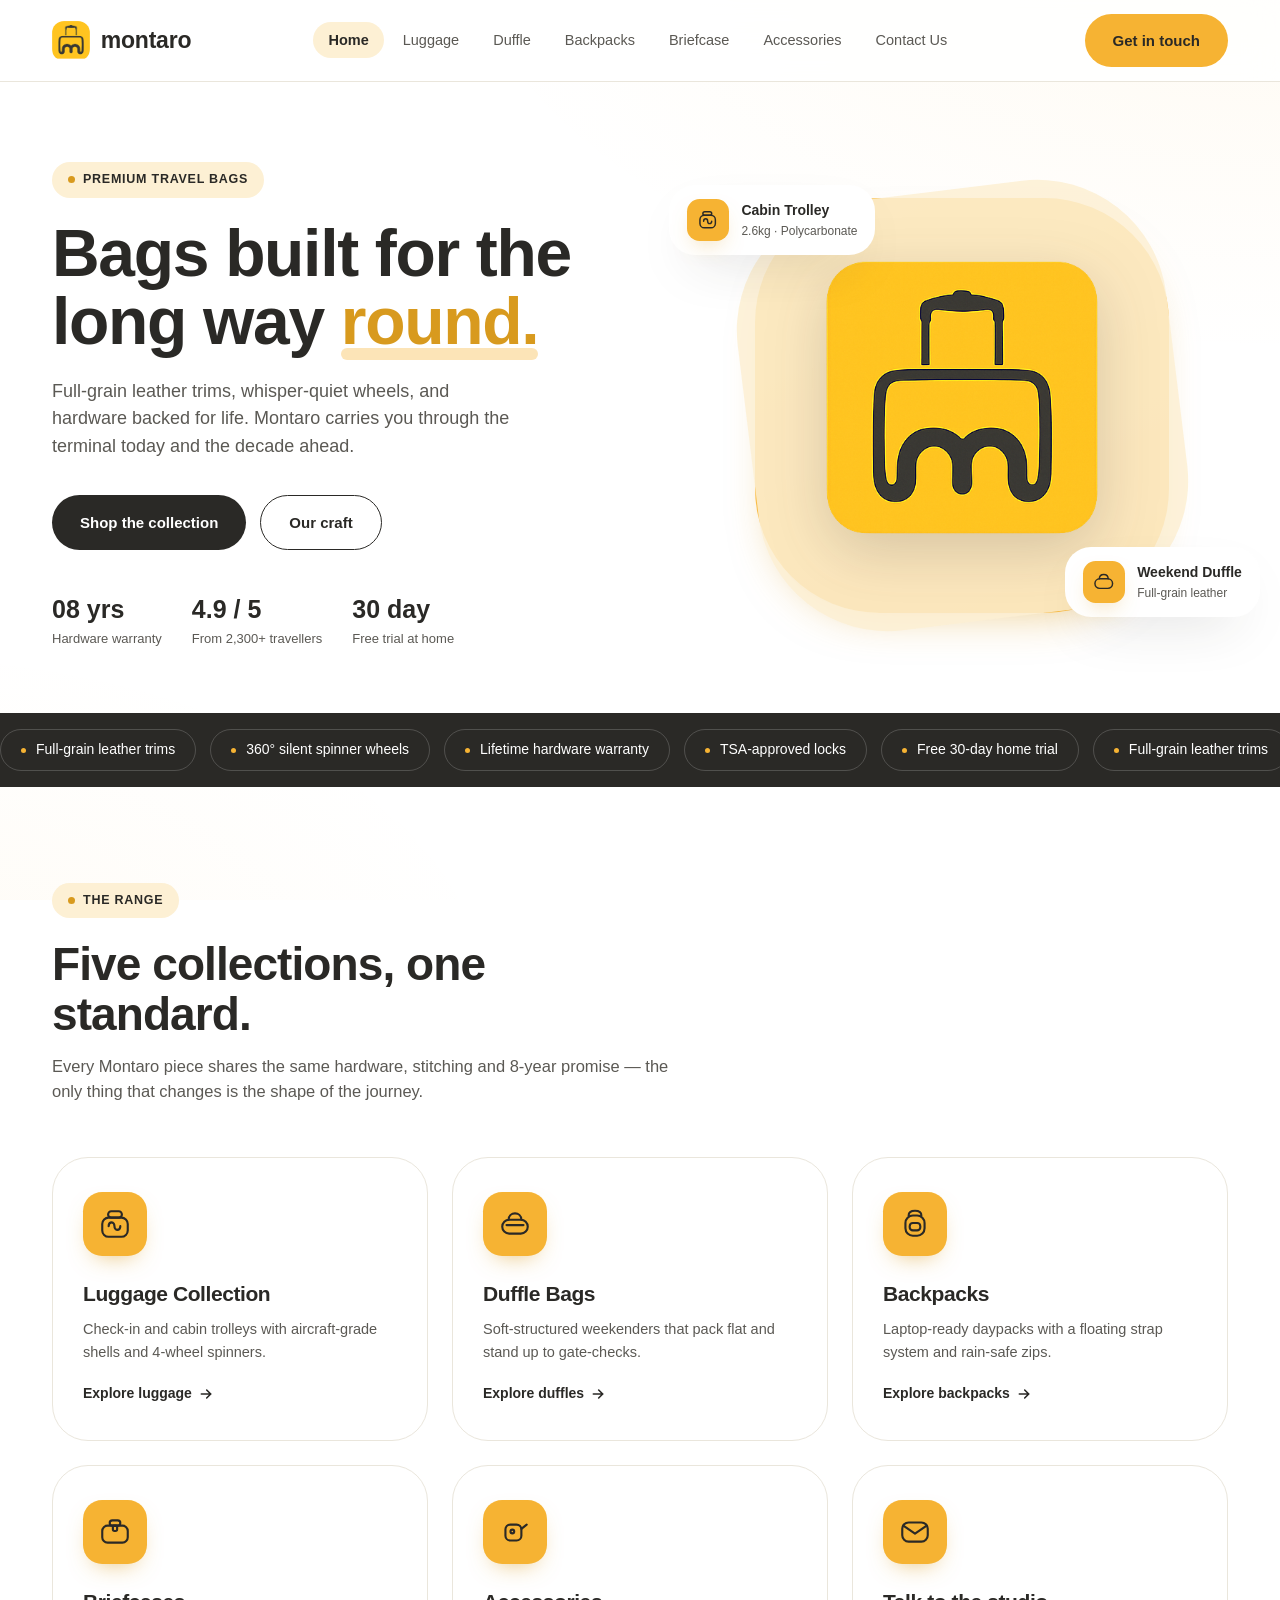
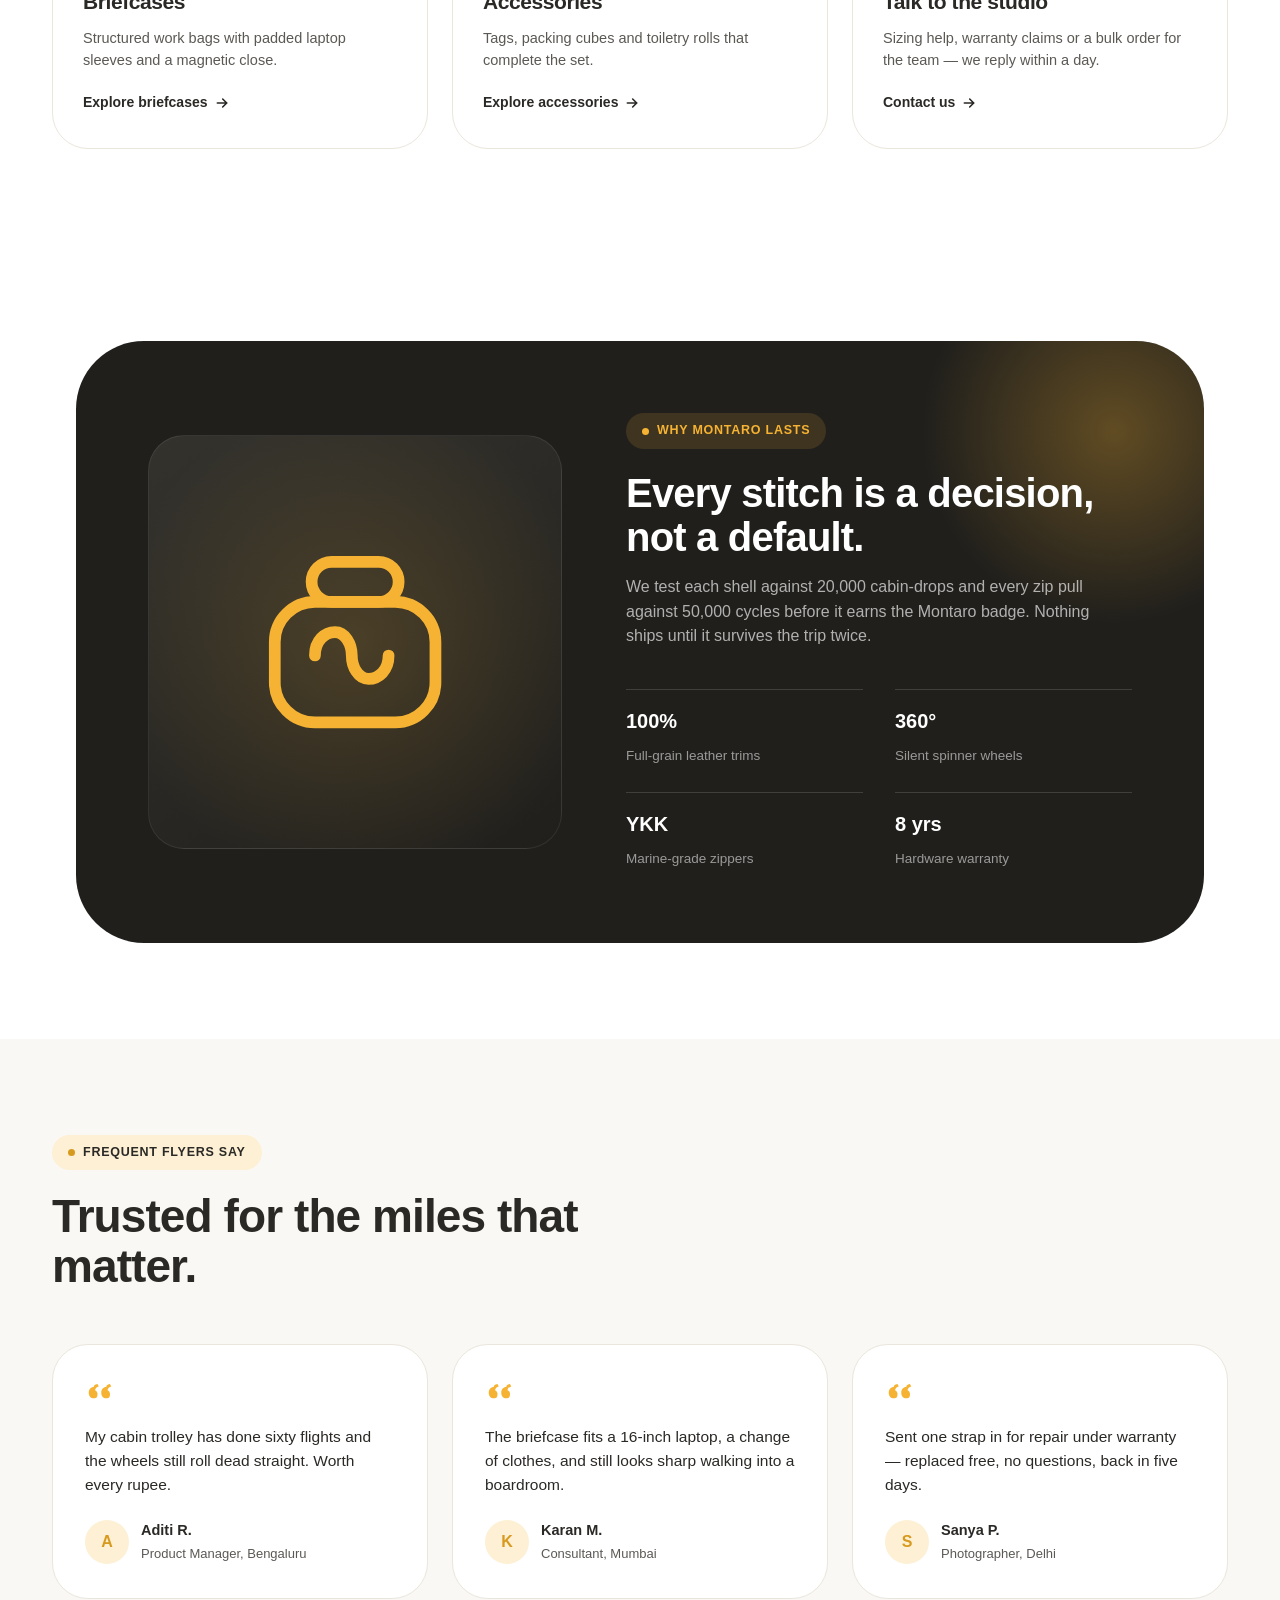
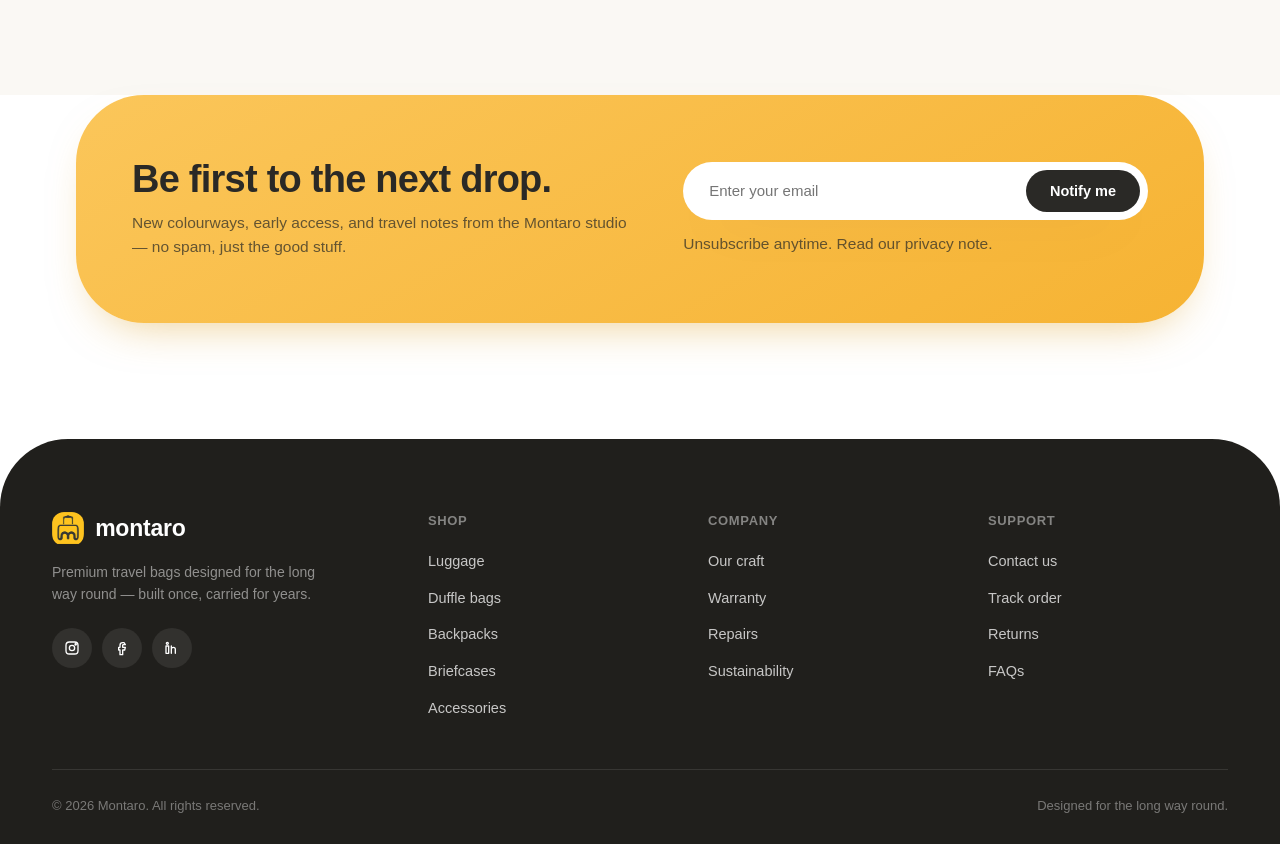
==== commit ecb77730: "All page for montaro" ====
--- a/index.html
+++ b/index.html
@@ -3,30 +3,33 @@
 <head>
 <meta charset="UTF-8">
 <meta name="viewport" content="width=device-width, initial-scale=1.0">
-<title>Montaro — Travel bags built for the long way round</title>
+<title>Montaro — Premium travel bags built for the long way round</title>
+<meta name="description" content="Montaro makes premium travel bags — luggage, duffles, backpacks, briefcases and accessories. Built once, carried for years.">
+<link rel="icon" href="montaro-icon.png">
 <link rel="preconnect" href="https://api.fontshare.com">
 <link rel="stylesheet" href="https://api.fontshare.com/v2/css?f[]=clash-display@600,700&f[]=satoshi@400,500,700&display=swap">
 <link rel="stylesheet" href="styles.css">
+<script src="app.js" defer></script>
 </head>
 <body>
 
 <header>
   <nav class="nav wrap">
-    <a href="#home" class="brand">
+    <a href="index.html" class="brand">
       <img src="montaro-icon.png" alt="Montaro icon">
       <span>montaro</span>
     </a>
     <ul class="nav-links" id="navLinks">
-      <li><a href="index.html#home">Home</a></li>
+      <li><a href="index.html" class="active">Home</a></li>
       <li><a href="luggage.html">Luggage</a></li>
-      <li><a href="index.html#duffle">Duffle</a></li>
-      <li><a href="index.html#backpacks">Backpacks</a></li>
-      <li><a href="index.html#briefcase">Briefcase</a></li>
-      <li><a href="index.html#accessories">Accessories</a></li>
-      <li><a href="index.html#contact">Contact Us</a></li>
+      <li><a href="duffle.html">Duffle</a></li>
+      <li><a href="backpacks.html">Backpacks</a></li>
+      <li><a href="briefcase.html">Briefcase</a></li>
+      <li><a href="accessories.html">Accessories</a></li>
+      <li><a href="contact.html">Contact Us</a></li>
     </ul>
     <div class="nav-right">
-      <a href="index.html#contact" class="btn btn-amber">Get in touch</a>
+      <a href="contact.html" class="btn btn-amber">Get in touch</a>
       <button class="menu-toggle" id="menuToggle" aria-label="Toggle menu" aria-expanded="false"><span></span></button>
     </div>
   </nav>
@@ -36,7 +39,7 @@
   <!-- HERO -->
   <section class="hero" id="home">
     <div class="wrap hero-grid">
-      <div>
+      <div class="reveal">
         <div class="eyebrow"><span class="dot"></span>Premium travel bags</div>
         <h1>Bags built for the<br>long way <em>round.</em></h1>
         <p class="lead">Full-grain leather trims, whisper-quiet wheels, and hardware backed for life. Montaro carries you through the terminal today and the decade ahead.</p>
@@ -51,15 +54,16 @@
         </div>
       </div>
 
-      <div class="hero-art">
-        <div class="blob"></div>
-        <img class="hero-icon" src="montaro-icon.png" alt="Montaro suitcase mark">
+      <div class="hero-art reveal d1">
+        <div class="hero-tile">
+          <img src="montaro-icon.png" alt="Montaro suitcase mark">
+        </div>
         <div class="float-card fc1">
-          <svg viewBox="0 0 64 64" fill="none"><rect x="14" y="10" width="26" height="10" rx="5" stroke="#2A2926" stroke-width="4"/><rect x="6" y="20" width="42" height="34" rx="10" stroke="#2A2926" stroke-width="4"/><path d="M18 34c0-4 3-6 6-6s5 3 5 6 2 6 5 6 6-2 6-6" stroke="#2A2926" stroke-width="4" stroke-linecap="round"/></svg>
+          <span class="tile"><svg viewBox="0 0 64 64" fill="none"><rect x="16" y="10" width="24" height="10" rx="5" stroke="#2A2926" stroke-width="4"/><rect x="8" y="20" width="42" height="34" rx="12" stroke="#2A2926" stroke-width="4"/><path d="M18 36c0-4 3-6.5 6-6.5s5 2.5 5 6.5 2 6.5 5 6.5 6-2.5 6-6.5" stroke="#2A2926" stroke-width="4" stroke-linecap="round"/></svg></span>
           <div><div class="fc-title">Cabin Trolley</div><div class="fc-sub">2.6kg · Polycarbonate</div></div>
         </div>
         <div class="float-card fc2">
-          <svg viewBox="0 0 64 64" fill="none"><rect x="8" y="22" width="48" height="26" rx="13" stroke="#2A2926" stroke-width="4"/><path d="M20 22c0-8 6-12 12-12s12 4 12 12" stroke="#2A2926" stroke-width="4" stroke-linecap="round"/></svg>
+          <span class="tile"><svg viewBox="0 0 64 64" fill="none"><rect x="8" y="24" width="48" height="26" rx="13" stroke="#2A2926" stroke-width="4"/><path d="M20 24c0-8 6-12 12-12s12 4 12 12" stroke="#2A2926" stroke-width="4" stroke-linecap="round"/></svg></span>
           <div><div class="fc-title">Weekend Duffle</div><div class="fc-sub">Full-grain leather</div></div>
         </div>
       </div>
@@ -83,9 +87,9 @@
   </div>
 
   <!-- COLLECTIONS -->
-  <section id="luggage">
-    <div class="wrap">
-      <div class="section-head">
+  <section id="collections">
+    <div class="wrap">
+      <div class="section-head reveal">
         <div class="eyebrow"><span class="dot"></span>The range</div>
         <h2>Five collections, one standard.</h2>
         <p>Every Montaro piece shares the same hardware, stitching and 8-year promise — the only thing that changes is the shape of the journey.</p>
@@ -93,7 +97,7 @@
 
       <div class="collection-grid">
         <!-- Luggage -->
-        <div class="col-card">
+        <div class="col-card reveal">
           <div class="col-icon">
             <svg viewBox="0 0 64 64" fill="none"><rect x="19" y="8" width="26" height="12" rx="6" stroke="#2A2926" stroke-width="4"/><rect x="8" y="20" width="48" height="36" rx="12" stroke="#2A2926" stroke-width="4"/><path d="M20 36c0-4.5 3-7 6-7s5 3.5 5 7 2 7 5 7 6-2.5 6-7" stroke="#2A2926" stroke-width="4" stroke-linecap="round"/></svg>
           </div>
@@ -102,40 +106,49 @@
           <a href="luggage.html" class="col-link">Explore luggage <svg viewBox="0 0 24 24" fill="none" stroke="#2A2926" stroke-width="2.4" stroke-linecap="round"><path d="M5 12h14M13 6l6 6-6 6"/></svg></a>
         </div>
         <!-- Duffle -->
-        <div class="col-card" id="duffle">
+        <div class="col-card reveal d1">
           <div class="col-icon">
             <svg viewBox="0 0 64 64" fill="none"><rect x="8" y="24" width="48" height="26" rx="13" stroke="#2A2926" stroke-width="4"/><path d="M20 24c0-8 6-12 12-12s12 4 12 12" stroke="#2A2926" stroke-width="4" stroke-linecap="round"/><line x1="16" y1="34" x2="48" y2="34" stroke="#2A2926" stroke-width="4" stroke-linecap="round"/></svg>
           </div>
           <h3>Duffle Bags</h3>
           <p>Soft-structured weekenders that pack flat and stand up to gate-checks.</p>
-          <a href="#" class="col-link">Explore duffles <svg viewBox="0 0 24 24" fill="none" stroke="#2A2926" stroke-width="2.4" stroke-linecap="round"><path d="M5 12h14M13 6l6 6-6 6"/></svg></a>
+          <a href="duffle.html" class="col-link">Explore duffles <svg viewBox="0 0 24 24" fill="none" stroke="#2A2926" stroke-width="2.4" stroke-linecap="round"><path d="M5 12h14M13 6l6 6-6 6"/></svg></a>
         </div>
         <!-- Backpacks -->
-        <div class="col-card" id="backpacks">
+        <div class="col-card reveal d2">
           <div class="col-icon">
             <svg viewBox="0 0 64 64" fill="none"><path d="M20 16c0-6 5-9 12-9s12 3 12 9" stroke="#2A2926" stroke-width="4" stroke-linecap="round"/><rect x="14" y="16" width="36" height="38" rx="14" stroke="#2A2926" stroke-width="4"/><rect x="22" y="30" width="20" height="14" rx="6" stroke="#2A2926" stroke-width="4"/></svg>
           </div>
           <h3>Backpacks</h3>
           <p>Laptop-ready daypacks with a floating strap system and rain-safe zips.</p>
-          <a href="#" class="col-link">Explore backpacks <svg viewBox="0 0 24 24" fill="none" stroke="#2A2926" stroke-width="2.4" stroke-linecap="round"><path d="M5 12h14M13 6l6 6-6 6"/></svg></a>
+          <a href="backpacks.html" class="col-link">Explore backpacks <svg viewBox="0 0 24 24" fill="none" stroke="#2A2926" stroke-width="2.4" stroke-linecap="round"><path d="M5 12h14M13 6l6 6-6 6"/></svg></a>
         </div>
         <!-- Briefcase -->
-        <div class="col-card" id="briefcase">
+        <div class="col-card reveal">
           <div class="col-icon">
             <svg viewBox="0 0 64 64" fill="none"><rect x="22" y="10" width="20" height="10" rx="5" stroke="#2A2926" stroke-width="4"/><rect x="8" y="20" width="48" height="32" rx="10" stroke="#2A2926" stroke-width="4"/><rect x="28" y="20" width="8" height="10" rx="3" stroke="#2A2926" stroke-width="4"/></svg>
           </div>
           <h3>Briefcases</h3>
           <p>Structured work bags with padded laptop sleeves and a magnetic close.</p>
-          <a href="#" class="col-link">Explore briefcases <svg viewBox="0 0 24 24" fill="none" stroke="#2A2926" stroke-width="2.4" stroke-linecap="round"><path d="M5 12h14M13 6l6 6-6 6"/></svg></a>
+          <a href="briefcase.html" class="col-link">Explore briefcases <svg viewBox="0 0 24 24" fill="none" stroke="#2A2926" stroke-width="2.4" stroke-linecap="round"><path d="M5 12h14M13 6l6 6-6 6"/></svg></a>
         </div>
         <!-- Accessories -->
-        <div class="col-card" id="accessories">
+        <div class="col-card reveal d1">
           <div class="col-icon">
             <svg viewBox="0 0 64 64" fill="none"><rect x="14" y="18" width="30" height="30" rx="9" stroke="#2A2926" stroke-width="4"/><path d="M44 26l10-8" stroke="#2A2926" stroke-width="4" stroke-linecap="round"/><circle cx="27" cy="31" r="3.5" stroke="#2A2926" stroke-width="4"/></svg>
           </div>
           <h3>Accessories</h3>
           <p>Tags, packing cubes and toiletry rolls that complete the set.</p>
-          <a href="#" class="col-link">Explore accessories <svg viewBox="0 0 24 24" fill="none" stroke="#2A2926" stroke-width="2.4" stroke-linecap="round"><path d="M5 12h14M13 6l6 6-6 6"/></svg></a>
+          <a href="accessories.html" class="col-link">Explore accessories <svg viewBox="0 0 24 24" fill="none" stroke="#2A2926" stroke-width="2.4" stroke-linecap="round"><path d="M5 12h14M13 6l6 6-6 6"/></svg></a>
+        </div>
+        <!-- Contact card -->
+        <div class="col-card reveal d2">
+          <div class="col-icon">
+            <svg viewBox="0 0 64 64" fill="none"><rect x="8" y="14" width="48" height="36" rx="12" stroke="#2A2926" stroke-width="4"/><path d="M10 20l22 15 22-15" stroke="#2A2926" stroke-width="4" stroke-linecap="round" stroke-linejoin="round"/></svg>
+          </div>
+          <h3>Talk to the studio</h3>
+          <p>Sizing help, warranty claims or a bulk order for the team — we reply within a day.</p>
+          <a href="contact.html" class="col-link">Contact us <svg viewBox="0 0 24 24" fill="none" stroke="#2A2926" stroke-width="2.4" stroke-linecap="round"><path d="M5 12h14M13 6l6 6-6 6"/></svg></a>
         </div>
       </div>
     </div>
@@ -144,12 +157,12 @@
   <!-- CRAFT -->
   <section id="craft">
     <div class="wrap">
-      <div class="craft">
-        <div class="craft-grid">
-          <div class="craft-visual">
-            <svg viewBox="0 0 64 64" fill="none"><rect x="8" y="20" width="48" height="36" rx="12" stroke="#F6B333" stroke-width="3.5"/><rect x="19" y="8" width="26" height="12" rx="6" stroke="#F6B333" stroke-width="3.5"/><path d="M20 36c0-4.5 3-7 6-7s5 3.5 5 7 2 7 5 7 6-2.5 6-7" stroke="#F6B333" stroke-width="3.5" stroke-linecap="round"/></svg>
-          </div>
-          <div class="craft-text">
+      <div class="feature-dark reveal">
+        <div class="feature-grid">
+          <div class="feature-visual">
+            <span class="tile"><svg viewBox="0 0 64 64" fill="none"><rect x="8" y="20" width="48" height="36" rx="12" stroke="#F6B333" stroke-width="3.5"/><rect x="19" y="8" width="26" height="12" rx="6" stroke="#F6B333" stroke-width="3.5"/><path d="M20 36c0-4.5 3-7 6-7s5 3.5 5 7 2 7 5 7 6-2.5 6-7" stroke="#F6B333" stroke-width="3.5" stroke-linecap="round"/></svg></span>
+          </div>
+          <div class="feature-text">
             <div class="eyebrow"><span class="dot" style="background:#F6B333"></span>Why Montaro lasts</div>
             <h2>Every stitch is a decision, not a default.</h2>
             <p>We test each shell against 20,000 cabin-drops and every zip pull against 50,000 cycles before it earns the Montaro badge. Nothing ships until it survives the trip twice.</p>
@@ -168,12 +181,12 @@
   <!-- TESTIMONIALS -->
   <section class="cream-bg">
     <div class="wrap">
-      <div class="section-head">
+      <div class="section-head reveal">
         <div class="eyebrow"><span class="dot"></span>Frequent flyers say</div>
         <h2>Trusted for the miles that matter.</h2>
       </div>
       <div class="testi-grid">
-        <div class="testi-card">
+        <div class="testi-card reveal">
           <svg viewBox="0 0 24 24" fill="#F6B333"><path d="M7 8c-2.5 0-4 2-4 4.5S4.5 17 7 17s3-1.5 3-3.5c0-1.5-.8-2.5-2-3 .2-1.5 1.2-2.5 3-3l-1-2C7.5 6 7 6.8 7 8zm10 0c-2.5 0-4 2-4 4.5s1.5 4.5 4 4.5 3-1.5 3-3.5c0-1.5-.8-2.5-2-3 .2-1.5 1.2-2.5 3-3l-1-2c-2.5.5-3 1.3-3 3z"/></svg>
           <p>My cabin trolley has done sixty flights and the wheels still roll dead straight. Worth every rupee.</p>
           <div class="testi-person">
@@ -181,7 +194,7 @@
             <div><strong>Aditi R.</strong><span>Product Manager, Bengaluru</span></div>
           </div>
         </div>
-        <div class="testi-card">
+        <div class="testi-card reveal d1">
           <svg viewBox="0 0 24 24" fill="#F6B333"><path d="M7 8c-2.5 0-4 2-4 4.5S4.5 17 7 17s3-1.5 3-3.5c0-1.5-.8-2.5-2-3 .2-1.5 1.2-2.5 3-3l-1-2C7.5 6 7 6.8 7 8zm10 0c-2.5 0-4 2-4 4.5s1.5 4.5 4 4.5 3-1.5 3-3.5c0-1.5-.8-2.5-2-3 .2-1.5 1.2-2.5 3-3l-1-2c-2.5.5-3 1.3-3 3z"/></svg>
           <p>The briefcase fits a 16-inch laptop, a change of clothes, and still looks sharp walking into a boardroom.</p>
           <div class="testi-person">
@@ -189,7 +202,7 @@
             <div><strong>Karan M.</strong><span>Consultant, Mumbai</span></div>
           </div>
         </div>
-        <div class="testi-card">
+        <div class="testi-card reveal d2">
           <svg viewBox="0 0 24 24" fill="#F6B333"><path d="M7 8c-2.5 0-4 2-4 4.5S4.5 17 7 17s3-1.5 3-3.5c0-1.5-.8-2.5-2-3 .2-1.5 1.2-2.5 3-3l-1-2C7.5 6 7 6.8 7 8zm10 0c-2.5 0-4 2-4 4.5s1.5 4.5 4 4.5 3-1.5 3-3.5c0-1.5-.8-2.5-2-3 .2-1.5 1.2-2.5 3-3l-1-2c-2.5.5-3 1.3-3 3z"/></svg>
           <p>Sent one strap in for repair under warranty — replaced free, no questions, back in five days.</p>
           <div class="testi-person">
@@ -201,63 +214,23 @@
     </div>
   </section>
 
-  <!-- CTA -->
+  <!-- CTA / Newsletter -->
   <section style="padding-top:0;">
     <div class="wrap">
-      <div class="cta-band">
+      <div class="cta-band reveal">
         <div>
           <h2>Be first to the next drop.</h2>
           <p>New colourways, early access, and travel notes from the Montaro studio — no spam, just the good stuff.</p>
         </div>
         <div>
-          <form class="signup-form" onsubmit="return false;">
+          <form class="signup-form" data-mock="You’re on the list — welcome aboard.">
             <input type="email" placeholder="Enter your email" aria-label="Email address" required>
-            <button type="submit" class="btn-signup">Notify me</button>
+            <button type="submit">Notify me</button>
           </form>
           <p class="form-note">Unsubscribe anytime. Read our privacy note.</p>
-        </div>
-      </div>
-    </div>
-  </section>
-
-  <!-- CONTACT -->
-  <section id="contact">
-    <div class="wrap contact-grid">
-      <div>
-        <div class="eyebrow"><span class="dot"></span>Contact us</div>
-        <h2 style="font-size:clamp(28px,3.2vw,38px); margin-bottom:10px;">Let's get you packed.</h2>
-        <p style="color:var(--charcoal-soft); max-width:420px;">Questions on sizing, warranty claims, or a bulk order for the team — our studio replies within one business day.</p>
-        <div class="contact-list">
-          <div class="contact-item">
-            <svg viewBox="0 0 24 24" fill="none" stroke="#F6B333" stroke-width="2"><rect x="3" y="5" width="18" height="14" rx="3"/><path d="M3 7l9 6 9-6" stroke-linecap="round"/></svg>
-            <div><strong>Email</strong><span>hello@montaro.com</span></div>
-          </div>
-          <div class="contact-item">
-            <svg viewBox="0 0 24 24" fill="none" stroke="#F6B333" stroke-width="2"><path d="M3 5c0-1 1-2 2-2h3l2 5-2 2c1 3 3 5 6 6l2-2 5 2v3c0 1-1 2-2 2C10 21 3 14 3 5z" stroke-linecap="round" stroke-linejoin="round"/></svg>
-            <div><strong>Phone</strong><span>+91 80 4567 1200</span></div>
-          </div>
-          <div class="contact-item">
-            <svg viewBox="0 0 24 24" fill="none" stroke="#F6B333" stroke-width="2"><path d="M12 21s7-6.5 7-12a7 7 0 10-14 0c0 5.5 7 12 7 12z" stroke-linecap="round" stroke-linejoin="round"/><circle cx="12" cy="9" r="2.5"/></svg>
-            <div><strong>Studio</strong><span>Indiranagar, Bengaluru, IN</span></div>
-          </div>
-        </div>
-      </div>
-
-      <form class="contact-form" onsubmit="return false;">
-        <div class="field">
-          <label for="name">Full name</label>
-          <input id="name" type="text" placeholder="Your name" required>
-        </div>
-        <div class="field">
-          <label for="email">Email address</label>
-          <input id="email" type="email" placeholder="you@email.com" required>
-        </div>
-        <div class="field">
-          <label for="msg">Message</label>
-          <textarea id="msg" placeholder="Tell us what you're looking for..."></textarea>
-        </div>
-        <button type="submit" class="btn btn-primary" style="width:100%; justify-content:center;">Send message</button>
-      </form>
+          <p class="form-status" style="display:none;font-weight:700;color:#2A2926;margin-top:10px;"></p>
+        </div>
+      </div>
     </div>
   </section>
 </main>
@@ -266,7 +239,7 @@
   <div class="wrap">
     <div class="footer-grid">
       <div class="footer-brand">
-        <a href="#home" class="brand">
+        <a href="index.html" class="brand">
           <img src="montaro-icon.png" alt="Montaro icon" style="height:34px;">
           <span>montaro</span>
         </a>
@@ -281,10 +254,10 @@
         <h4>Shop</h4>
         <ul>
           <li><a href="luggage.html">Luggage</a></li>
-          <li><a href="index.html#duffle">Duffle bags</a></li>
-          <li><a href="index.html#backpacks">Backpacks</a></li>
-          <li><a href="index.html#briefcase">Briefcases</a></li>
-          <li><a href="index.html#accessories">Accessories</a></li>
+          <li><a href="duffle.html">Duffle bags</a></li>
+          <li><a href="backpacks.html">Backpacks</a></li>
+          <li><a href="briefcase.html">Briefcases</a></li>
+          <li><a href="accessories.html">Accessories</a></li>
         </ul>
       </div>
       <div class="footer-col">
@@ -299,7 +272,7 @@
       <div class="footer-col">
         <h4>Support</h4>
         <ul>
-          <li><a href="index.html#contact">Contact us</a></li>
+          <li><a href="contact.html">Contact us</a></li>
           <li><a href="#">Track order</a></li>
           <li><a href="#">Returns</a></li>
           <li><a href="#">FAQs</a></li>
@@ -313,18 +286,5 @@
   </div>
 </footer>
 
-<script>
-  const toggle = document.getElementById('menuToggle');
-  const links = document.getElementById('navLinks');
-  toggle.addEventListener('click', () => {
-    const isOpen = links.classList.toggle('open');
-    toggle.setAttribute('aria-expanded', isOpen);
-  });
-  links.querySelectorAll('a').forEach(a => a.addEventListener('click', () => {
-    links.classList.remove('open');
-    toggle.setAttribute('aria-expanded', 'false');
-  }));
-</script>
-
 </body>
 </html>
--- a/styles.css
+++ b/styles.css
@@ -1,592 +1,721 @@
+/* =========================================================
+   MONTARO — Premium travel bags
+   Shared design system
+   Visual language: soft squircles (echoing the logo tile),
+   charcoal rounded-stroke linework, amber accents.
+   Colour ratio → ~55% white · ~35% charcoal · ~10% amber.
+   ========================================================= */
+
 :root{
-    --white:#FFFFFF;
-    --cream:#FAF8F4;
-    --charcoal:#2A2926;
-    --charcoal-2:#201F1C;
-    --charcoal-soft:#5B5954;
-    --amber:#F6B333;
-    --amber-dark:#D89A1E;
-    --amber-tint:#FDF0D4;
-    --line:#EAE6DC;
-    --r-sm:14px;
-    --r-md:24px;
-    --r-lg:40px;
-    --r-xl:64px;
-    --shadow-soft: 0 20px 50px -25px rgba(42,41,38,0.35);
-  }
-
-  *{margin:0;padding:0;box-sizing:border-box;}
-
-  html{scroll-behavior:smooth;}
-
-  body{
+  /* Neutrals (white family) */
+  --white:#FFFFFF;
+  --cream:#FAF8F4;
+  --sand:#F3EEE4;
+
+  /* Charcoal family (text + dark surfaces) */
+  --charcoal:#2A2926;
+  --charcoal-2:#201F1C;
+  --charcoal-soft:#5B5954;
+  --charcoal-faint:#8C8A84;
+
+  /* Amber accents */
+  --amber:#F6B333;
+  --amber-dark:#D89A1E;
+  --amber-tint:#FDF0D4;
+  --amber-glow:rgba(246,179,51,0.30);
+
+  --line:#EAE6DC;
+  --line-soft:#F1ECE2;
+
+  /* Radii — nothing sharp, ever */
+  --r-xs:12px;
+  --r-sm:18px;
+  --r-md:26px;
+  --r-lg:36px;
+  --r-xl:52px;
+  --r-2xl:68px;
+  --r-pill:999px;
+  /* Squircle: matches the logo tile's soft superellipse feel */
+  --r-squircle:30%;
+
+  --shadow-xs:0 4px 14px -8px rgba(42,41,38,0.30);
+  --shadow-soft:0 22px 55px -28px rgba(42,41,38,0.38);
+  --shadow-amber:0 20px 45px -22px rgba(216,154,30,0.55);
+
+  --ease:cubic-bezier(.22,.61,.36,1);
+  --wrap:1240px;
+}
+
+*{margin:0;padding:0;box-sizing:border-box;}
+html{scroll-behavior:smooth;}
+
+body{
+  background:var(--white);
+  color:var(--charcoal);
+  font-family:'Satoshi','Helvetica Neue',Arial,sans-serif;
+  font-weight:400;
+  line-height:1.55;
+  -webkit-font-smoothing:antialiased;
+  overflow-x:hidden;
+  /* barely-there amber ambience — keeps white dominant */
+  background-image:
+    radial-gradient(120% 90% at 100% -10%, rgba(246,179,51,0.07), transparent 55%),
+    radial-gradient(90% 70% at -10% 110%, rgba(246,179,51,0.05), transparent 55%);
+  background-attachment:fixed;
+}
+
+h1,h2,h3,h4,.display{
+  font-family:'Clash Display','Satoshi',sans-serif;
+  font-weight:600;
+  letter-spacing:-0.02em;
+  color:var(--charcoal);
+}
+
+a{color:inherit;text-decoration:none;}
+img{display:block;max-width:100%;}
+button{font-family:inherit;cursor:pointer;border:none;background:none;color:inherit;}
+ul{list-style:none;}
+svg{display:block;}
+
+.wrap{
+  max-width:var(--wrap);
+  margin:0 auto;
+  padding:0 32px;
+}
+
+:focus-visible{
+  outline:3px solid var(--amber-dark);
+  outline-offset:3px;
+  border-radius:10px;
+}
+
+/* ---------- Reusable logo-tile (squircle) ---------- */
+.tile{
+  display:inline-flex;
+  align-items:center;
+  justify-content:center;
+  background:var(--amber);
+  border-radius:var(--r-squircle);
+  box-shadow:0 10px 24px -12px rgba(216,154,30,0.7);
+}
+.tile svg{width:56%;height:56%;}
+
+/* ---------- Eyebrow chip ---------- */
+.eyebrow{
+  display:inline-flex;
+  align-items:center;
+  gap:8px;
+  padding:8px 16px;
+  border-radius:var(--r-pill);
+  background:var(--amber-tint);
+  color:var(--charcoal);
+  font-size:12.5px;
+  font-weight:700;
+  letter-spacing:0.06em;
+  text-transform:uppercase;
+  margin-bottom:22px;
+}
+.eyebrow .dot{width:7px;height:7px;border-radius:50%;background:var(--amber-dark);}
+
+/* ---------- Buttons ---------- */
+.btn{
+  display:inline-flex;
+  align-items:center;
+  gap:9px;
+  padding:15px 28px;
+  border-radius:var(--r-pill);
+  font-weight:700;
+  font-size:15px;
+  transition:transform .3s var(--ease), box-shadow .3s var(--ease), background .25s ease, color .25s ease;
+  white-space:nowrap;
+}
+.btn svg{width:18px;height:18px;}
+.btn-primary{background:var(--charcoal);color:var(--white);}
+.btn-primary:hover{background:var(--charcoal-2);transform:translateY(-3px);box-shadow:var(--shadow-soft);}
+.btn-amber{background:var(--amber);color:var(--charcoal);}
+.btn-amber:hover{background:var(--amber-dark);transform:translateY(-3px);box-shadow:var(--shadow-amber);}
+.btn-ghost{background:transparent;color:var(--charcoal);border:1.5px solid var(--charcoal);}
+.btn-ghost:hover{background:var(--charcoal);color:var(--white);transform:translateY(-3px);}
+.btn-block{width:100%;justify-content:center;}
+
+/* ---------- Nav ---------- */
+header{
+  position:sticky;
+  top:0;
+  z-index:100;
+  background:rgba(255,255,255,0.82);
+  backdrop-filter:blur(16px);
+  -webkit-backdrop-filter:blur(16px);
+  border-bottom:1px solid var(--line);
+}
+.nav{
+  display:flex;
+  align-items:center;
+  justify-content:space-between;
+  padding:14px 32px;
+}
+.brand{display:flex;align-items:center;gap:11px;}
+.brand img{height:40px;width:auto;border-radius:12px;}
+.brand span{
+  font-family:'Clash Display',sans-serif;
+  font-weight:700;
+  font-size:23px;
+  letter-spacing:-0.01em;
+}
+.nav-links{display:flex;align-items:center;gap:4px;}
+.nav-links a{
+  padding:10px 15px;
+  border-radius:var(--r-pill);
+  font-size:14.5px;
+  font-weight:500;
+  color:var(--charcoal-soft);
+  transition:background .2s ease, color .2s ease;
+}
+.nav-links a:hover{background:var(--cream);color:var(--charcoal);}
+.nav-links a.active{color:var(--charcoal);font-weight:700;background:var(--amber-tint);}
+.nav-right{display:flex;align-items:center;gap:14px;}
+.menu-toggle{
+  display:none;
+  width:46px;height:46px;
+  border-radius:var(--r-sm);
+  flex-direction:column;
+  align-items:center;justify-content:center;
+  gap:5px;
+  background:var(--cream);
+}
+.menu-toggle span, .menu-toggle::before, .menu-toggle::after{
+  content:'';
+  display:block;
+  width:20px;height:2px;
+  background:var(--charcoal);
+  border-radius:4px;
+  transition:transform .3s var(--ease), opacity .2s ease;
+}
+.menu-toggle[aria-expanded="true"]::before{transform:translateY(7px) rotate(45deg);}
+.menu-toggle[aria-expanded="true"] span{opacity:0;}
+.menu-toggle[aria-expanded="true"]::after{transform:translateY(-7px) rotate(-45deg);}
+
+@media (max-width:960px){
+  .nav-links{
+    position:absolute;
+    top:100%;left:12px;right:12px;
+    flex-direction:column;
+    align-items:stretch;
     background:var(--white);
-    color:var(--charcoal);
-    font-family:'Satoshi','Helvetica Neue',Arial,sans-serif;
-    font-weight:400;
-    line-height:1.5;
-    -webkit-font-smoothing:antialiased;
-    overflow-x:hidden;
-  }
-
-  h1,h2,h3,.display{
-    font-family:'Clash Display','Satoshi',sans-serif;
-    font-weight:600;
-    letter-spacing:-0.02em;
-    color:var(--charcoal);
-  }
-
-  a{color:inherit;text-decoration:none;}
-  img{display:block;max-width:100%;}
-  button{font-family:inherit;cursor:pointer;border:none;background:none;}
-  ul{list-style:none;}
-
-  .wrap{
-    max-width:1240px;
-    margin:0 auto;
-    padding:0 32px;
-  }
-
-  :focus-visible{
-    outline:3px solid var(--amber-dark);
-    outline-offset:3px;
-    border-radius:8px;
-  }
-
-  /* ---------- Buttons ---------- */
-  .btn{
-    display:inline-flex;
-    align-items:center;
-    gap:8px;
-    padding:15px 28px;
-    border-radius:100px;
-    font-weight:700;
-    font-size:15px;
-    transition:transform .25s ease, box-shadow .25s ease, background .25s ease;
-    white-space:nowrap;
-  }
-  .btn-primary{
-    background:var(--charcoal);
-    color:var(--white);
-  }
-  .btn-primary:hover{background:var(--charcoal-2); transform:translateY(-2px); box-shadow:var(--shadow-soft);}
-  .btn-amber{
-    background:var(--amber);
-    color:var(--charcoal);
-  }
-  .btn-amber:hover{background:var(--amber-dark); transform:translateY(-2px); box-shadow:var(--shadow-soft);}
-  .btn-ghost{
-    background:transparent;
-    color:var(--charcoal);
-    border:1.5px solid var(--charcoal);
-  }
-  .btn-ghost:hover{background:var(--charcoal); color:var(--white);}
-
-  /* ---------- Nav ---------- */
-  header{
-    position:sticky;
-    top:0;
-    z-index:100;
-    background:rgba(255,255,255,0.85);
-    backdrop-filter:blur(14px);
-    border-bottom:1px solid var(--line);
-  }
-  .nav{
-    display:flex;
-    align-items:center;
-    justify-content:space-between;
-    padding:16px 32px;
-  }
-  .brand{
-    display:flex;
-    align-items:center;
-    gap:10px;
-  }
-  .brand img{height:38px;width:auto;border-radius:10px;}
-  .brand span{
-    font-family:'Clash Display',sans-serif;
-    font-weight:700;
-    font-size:22px;
-    letter-spacing:-0.01em;
-  }
-  .nav-links{
-    display:flex;
-    align-items:center;
-    gap:6px;
-  }
-  .nav-links a{
-    padding:10px 16px;
-    border-radius:100px;
-    font-size:14.5px;
-    font-weight:500;
-    color:var(--charcoal-soft);
-    transition:background .2s ease, color .2s ease;
-  }
-  .nav-links a:hover{background:var(--cream); color:var(--charcoal);}
-  .nav-right{display:flex; align-items:center; gap:14px;}
-  .menu-toggle{
-    display:none;
-    width:44px;height:44px;
-    border-radius:var(--r-sm);
-    align-items:center;justify-content:center;
-    background:var(--cream);
-  }
-  .menu-toggle span, .menu-toggle::before, .menu-toggle::after{
-    content:'';
-    display:block;
-    width:20px;height:2px;
-    background:var(--charcoal);
-    border-radius:4px;
-  }
-  .menu-toggle{flex-direction:column;gap:5px;}
-
-  @media (max-width:900px){
-    .nav-links{
-      position:absolute;
-      top:100%;left:0;right:0;
-      flex-direction:column;
-      align-items:stretch;
-      background:var(--white);
-      padding:14px 20px 22px;
-      border-bottom:1px solid var(--line);
-      display:none;
-    }
-    .nav-links.open{display:flex;}
-    .nav-links a{padding:14px 16px; border-radius:var(--r-sm);}
-    .menu-toggle{display:flex;}
-    .nav-right .btn-amber{display:none;}
-  }
-
-  /* ---------- Hero ---------- */
-  .hero{
-    padding:88px 0 60px;
-  }
-  .hero-grid{
-    display:grid;
-    grid-template-columns:1.05fr 0.95fr;
-    gap:56px;
-    align-items:center;
-  }
-  .eyebrow{
-    display:inline-flex;
-    align-items:center;
-    gap:8px;
-    padding:8px 16px;
-    border-radius:100px;
-    background:var(--amber-tint);
-    color:var(--charcoal);
-    font-size:13px;
-    font-weight:700;
-    letter-spacing:0.03em;
-    text-transform:uppercase;
-    margin-bottom:24px;
-  }
-  .eyebrow .dot{width:7px;height:7px;border-radius:50%;background:var(--amber-dark);}
-  .hero h1{
-    font-size:clamp(38px, 5vw, 62px);
-    line-height:1.04;
-    margin-bottom:22px;
-  }
-  .hero h1 em{
-    font-style:normal;
-    color:var(--amber-dark);
-    position:relative;
-  }
-  .hero p.lead{
-    font-size:18px;
-    color:var(--charcoal-soft);
-    max-width:460px;
-    margin-bottom:34px;
-  }
-  .hero-ctas{display:flex; gap:14px; flex-wrap:wrap; margin-bottom:36px;}
-  .hero-trust{
-    display:flex;
-    gap:28px;
-    flex-wrap:wrap;
-  }
-  .hero-trust div{
-    display:flex;
-    flex-direction:column;
-  }
-  .hero-trust strong{font-family:'Clash Display',sans-serif; font-size:24px;}
-  .hero-trust span{font-size:13px; color:var(--charcoal-soft);}
-
-  .hero-art{
-    position:relative;
-    display:flex;
-    align-items:center;
-    justify-content:center;
-    min-height:460px;
-  }
-  .blob{
-    position:absolute;
-    inset:0;
-    background:var(--amber);
-    border-radius:63% 37% 54% 46% / 43% 37% 63% 57%;
-    animation:blobmove 14s ease-in-out infinite;
-  }
-  @keyframes blobmove{
-    0%,100%{border-radius:63% 37% 54% 46% / 43% 37% 63% 57%;}
-    50%{border-radius:42% 58% 39% 61% / 55% 46% 54% 45%;}
-  }
-  .hero-icon{
-    position:relative;
-    z-index:2;
-    width:44%;
-  }
-  .float-card{
-    position:absolute;
-    z-index:3;
-    background:var(--white);
-    border-radius:var(--r-md);
-    box-shadow:var(--shadow-soft);
-    padding:14px 18px;
-    display:flex;
-    align-items:center;
-    gap:12px;
-    animation:floaty 5s ease-in-out infinite;
-  }
-  .float-card svg{width:34px;height:34px;flex-shrink:0;}
-  .float-card .fc-title{font-weight:700; font-size:14px;}
-  .float-card .fc-sub{font-size:12px; color:var(--charcoal-soft);}
-  .float-card.fc1{top:6%; left:-4%; animation-delay:0s;}
-  .float-card.fc2{bottom:8%; right:-6%; animation-delay:1.4s;}
-  @keyframes floaty{
-    0%,100%{transform:translateY(0);}
-    50%{transform:translateY(-10px);}
-  }
-
-  @media (max-width:900px){
-    .hero-grid{grid-template-columns:1fr; text-align:left;}
-    .hero-art{min-height:320px; margin-top:20px;}
-    .float-card{display:none;}
-  }
-
-  /* ---------- Marquee ---------- */
-  .marquee-strip{
-    background:var(--charcoal);
-    overflow:hidden;
-    padding:16px 0;
-  }
-  .marquee-track{
-    display:flex;
-    width:max-content;
-    animation:scroll 26s linear infinite;
-    gap:14px;
-  }
-  @keyframes scroll{
-    0%{transform:translateX(0);}
-    100%{transform:translateX(-50%);}
-  }
-  .marquee-strip:hover .marquee-track{animation-play-state:paused;}
-  .pill{
-    display:flex;
-    align-items:center;
-    gap:10px;
-    padding:9px 20px;
-    border-radius:100px;
-    border:1px solid rgba(255,255,255,0.18);
-    color:var(--white);
-    font-size:14px;
-    font-weight:500;
-    white-space:nowrap;
-  }
-  .pill .dot{width:5px;height:5px;border-radius:50%;background:var(--amber);}
-
-  /* ---------- Section shell ---------- */
-  section{padding:96px 0;}
-  .section-head{
-    max-width:600px;
-    margin-bottom:52px;
-  }
-  .section-head .eyebrow{margin-bottom:18px;}
-  .section-head h2{
-    font-size:clamp(30px,3.6vw,44px);
-    line-height:1.08;
-    margin-bottom:14px;
-  }
-  .section-head p{color:var(--charcoal-soft); font-size:16.5px;}
-  .cream-bg{background:var(--cream);}
-
-  /* ---------- Collections ---------- */
-  .collection-grid{
-    display:grid;
-    grid-template-columns:repeat(3,1fr);
-    gap:24px;
-  }
-  .col-card{
-    background:var(--white);
+    padding:14px;
     border:1px solid var(--line);
     border-radius:var(--r-lg);
-    padding:34px 30px;
-    transition:transform .3s ease, box-shadow .3s ease, border-color .3s ease;
+    box-shadow:var(--shadow-soft);
+    margin-top:10px;
+    display:none;
   }
-  .col-card:hover{
-    transform:translateY(-6px);
-    box-shadow:var(--shadow-soft);
-    border-color:var(--amber);
-  }
-  .col-icon{
-    width:64px;height:64px;
-    border-radius:var(--r-sm);
-    background:var(--amber);
-    display:flex;align-items:center;justify-content:center;
-    margin-bottom:22px;
-  }
-  .col-icon svg{width:34px;height:34px;}
-  .col-card h3{font-size:21px; margin-bottom:8px;}
-  .col-card p{color:var(--charcoal-soft); font-size:14.5px; margin-bottom:18px;}
-  .col-link{
-    display:inline-flex; align-items:center; gap:6px;
-    font-weight:700; font-size:14px;
-  }
-  .col-link svg{width:16px;height:16px; transition:transform .25s ease;}
-  .col-card:hover .col-link svg{transform:translateX(4px);}
-
-  @media (max-width:900px){
-    .collection-grid{grid-template-columns:1fr 1fr;}
-  }
-  @media (max-width:600px){
-    .collection-grid{grid-template-columns:1fr;}
-  }
-
-  /* ---------- Craft ---------- */
-  .craft{
-    background:var(--charcoal-2);
-    border-radius:var(--r-xl);
-    margin:0 24px;
-    padding:72px;
-    color:var(--white);
-  }
-  .craft-grid{
-    display:grid;
-    grid-template-columns:0.9fr 1.1fr;
-    gap:64px;
-    align-items:center;
-  }
-  .craft-visual{
-    position:relative;
-    border-radius:var(--r-lg);
-    background:linear-gradient(150deg, #33322D, #201F1C);
-    aspect-ratio:1/1;
-    display:flex;align-items:center;justify-content:center;
-    overflow:hidden;
-    border:1px solid rgba(255,255,255,0.08);
-  }
-  .craft-visual svg{width:60%;height:60%;}
-  .craft-visual::after{
-    content:'';
-    position:absolute;
-    width:140%; height:140%;
-    background:radial-gradient(circle, rgba(246,179,51,0.16), transparent 60%);
-    top:-20%; left:-20%;
-  }
-  .craft-text .eyebrow{background:rgba(246,179,51,0.14); color:var(--amber);}
-  .craft-text h2{color:var(--white); font-size:clamp(28px,3.4vw,38px); margin-bottom:16px; line-height:1.1;}
-  .craft-text > p{color:rgba(255,255,255,0.65); font-size:16px; margin-bottom:40px; max-width:480px;}
-  .detail-grid{
-    display:grid;
-    grid-template-columns:1fr 1fr;
-    gap:24px 32px;
-  }
-  .detail{
-    padding-top:16px;
-    border-top:1px solid rgba(255,255,255,0.14);
-  }
-  .detail strong{
-    display:block;
-    font-family:'Clash Display',sans-serif;
-    font-size:19px;
-    margin-bottom:6px;
-  }
-  .detail span{font-size:13.5px; color:rgba(255,255,255,0.55);}
-
-  @media (max-width:900px){
-    .craft{padding:44px 24px; margin:0 16px; border-radius:var(--r-lg);}
-    .craft-grid{grid-template-columns:1fr; gap:40px;}
-    .craft-visual{max-width:280px; margin:0 auto;}
-  }
-
-  /* ---------- Testimonials ---------- */
-  .testi-grid{
-    display:grid;
-    grid-template-columns:repeat(3,1fr);
-    gap:24px;
-  }
-  .testi-card{
-    background:var(--white);
-    border:1px solid var(--line);
-    border-radius:var(--r-lg);
-    padding:32px;
-  }
-  .testi-card svg{width:28px;height:28px; margin-bottom:18px;}
-  .testi-card p{font-size:15.5px; margin-bottom:22px; color:var(--charcoal);}
-  .testi-person{display:flex; align-items:center; gap:12px;}
-  .testi-avatar{
-    width:42px;height:42px;border-radius:50%;
-    background:var(--amber-tint);
-    display:flex;align-items:center;justify-content:center;
-    font-family:'Clash Display',sans-serif;
-    font-weight:700;
-    color:var(--amber-dark);
-  }
-  .testi-person strong{display:block; font-size:14.5px;}
-  .testi-person span{font-size:13px; color:var(--charcoal-soft);}
-
-  @media (max-width:900px){.testi-grid{grid-template-columns:1fr;}}
-
-  /* ---------- CTA / Newsletter ---------- */
-  .cta-band{
-    background:var(--amber);
-    border-radius:var(--r-xl);
-    margin:0 24px;
-    padding:64px 56px;
-    display:grid;
-    grid-template-columns:1.1fr 1fr;
-    gap:40px;
-    align-items:center;
-  }
-  .cta-band h2{font-size:clamp(26px,3vw,36px); line-height:1.1; margin-bottom:10px;}
-  .cta-band p{color:rgba(42,41,38,0.72); font-size:15.5px;}
-  .signup-form{
-    display:flex;
-    gap:10px;
-    background:var(--white);
-    padding:8px;
-    border-radius:100px;
-    box-shadow:var(--shadow-soft);
-  }
-  .signup-form input{
-    flex:1;
-    border:none;
-    background:transparent;
-    padding:12px 18px;
-    font-family:inherit;
-    font-size:15px;
-    color:var(--charcoal);
-  }
-  .signup-form input:focus{outline:none;}
-  .signup-form button{
-    background:var(--charcoal);
-    color:var(--white);
-    padding:13px 24px;
-    border-radius:100px;
-    font-weight:700;
-    font-size:14.5px;
-    flex-shrink:0;
-    transition:background .2s ease;
-  }
-  .signup-form button:hover{background:var(--charcoal-2);}
-  .form-note{font-size:12.5px; color:rgba(42,41,38,0.6); margin-top:12px;}
-
-  @media (max-width:900px){
-    .cta-band{grid-template-columns:1fr; padding:44px 28px; margin:0 16px; border-radius:var(--r-lg);}
-    .signup-form{flex-direction:column; border-radius:var(--r-md);}
-    .signup-form button{width:100%;}
-  }
-
-  /* ---------- Contact ---------- */
-  .contact-grid{
-    display:grid;
-    grid-template-columns:1fr 1fr;
-    gap:56px;
-  }
-  .contact-list{display:flex; flex-direction:column; gap:18px; margin-top:28px;}
-  .contact-item{
-    display:flex;
-    gap:16px;
-    align-items:flex-start;
-    padding:18px;
-    border-radius:var(--r-md);
-    background:var(--cream);
-  }
-  .contact-item svg{width:22px;height:22px; flex-shrink:0; margin-top:2px;}
-  .contact-item strong{display:block; font-size:15px; margin-bottom:2px;}
-  .contact-item span{font-size:14px; color:var(--charcoal-soft);}
-  .contact-form{
-    background:var(--white);
-    border:1px solid var(--line);
-    border-radius:var(--r-lg);
-    padding:32px;
-  }
-  .field{margin-bottom:18px;}
-  .field label{display:block; font-size:13px; font-weight:700; margin-bottom:8px;}
-  .field input, .field textarea{
-    width:100%;
-    border:1.5px solid var(--line);
-    border-radius:var(--r-sm);
-    padding:13px 16px;
-    font-family:inherit;
-    font-size:14.5px;
-    background:var(--cream);
-    transition:border-color .2s ease;
-  }
-  .field input:focus, .field textarea:focus{outline:none; border-color:var(--amber-dark);}
-  .field textarea{resize:vertical; min-height:100px;}
-
-  @media (max-width:900px){.contact-grid{grid-template-columns:1fr;}}
-
-  /* ---------- Footer ---------- */
-  footer{
-    background:var(--charcoal-2);
-    color:rgba(255,255,255,0.75);
-    border-radius:var(--r-xl) var(--r-xl) 0 0;
-    padding:72px 0 28px;
-    margin-top:20px;
-  }
-  .footer-grid{
-    display:grid;
-    grid-template-columns:1.4fr 1fr 1fr 1fr;
-    gap:40px;
-    padding-bottom:48px;
-    border-bottom:1px solid rgba(255,255,255,0.1);
-  }
-  .footer-brand .brand span{color:var(--white);}
-  .footer-brand p{
-    margin-top:16px;
-    font-size:14px;
-    color:rgba(255,255,255,0.5);
-    max-width:280px;
-  }
-  .footer-social{display:flex; gap:10px; margin-top:22px;}
-  .footer-social a{
-    width:38px;height:38px;border-radius:50%;
-    background:rgba(255,255,255,0.08);
-    display:flex;align-items:center;justify-content:center;
-    transition:background .2s ease;
-  }
-  .footer-social a:hover{background:var(--amber); }
-  .footer-social a:hover svg{stroke:var(--charcoal);}
-  .footer-social svg{width:16px;height:16px; stroke:var(--white); transition:stroke .2s ease;}
-  .footer-col h4{
-    font-size:13px;
-    text-transform:uppercase;
-    letter-spacing:0.05em;
-    color:rgba(255,255,255,0.45);
-    margin-bottom:18px;
-  }
-  .footer-col ul{display:flex; flex-direction:column; gap:12px;}
-  .footer-col a{font-size:14.5px; transition:color .2s ease;}
-  .footer-col a:hover{color:var(--amber);}
-  .footer-bottom{
-    display:flex;
-    justify-content:space-between;
-    align-items:center;
-    padding-top:26px;
-    font-size:13px;
-    color:rgba(255,255,255,0.4);
-    flex-wrap:wrap;
-    gap:10px;
-  }
-
-  @media (max-width:900px){
-    .footer-grid{grid-template-columns:1fr 1fr; gap:36px 20px;}
-  }
-  @media (max-width:560px){
-    .footer-grid{grid-template-columns:1fr;}
-    .craft{padding:36px 20px;}
-  }
-
-  @media (prefers-reduced-motion: reduce){
-    *{animation-duration:0.001ms !important; animation-iteration-count:1 !important; transition-duration:0.001ms !important; scroll-behavior:auto !important;}
-  }
+  .nav-links.open{display:flex;animation:menuIn .28s var(--ease);}
+  @keyframes menuIn{from{opacity:0;transform:translateY(-8px);}to{opacity:1;transform:none;}}
+  .nav-links a{padding:14px 16px;border-radius:var(--r-sm);}
+  .menu-toggle{display:flex;}
+  .nav-right .btn{display:none;}
+}
+
+/* ---------- Section rhythm ---------- */
+section{padding:96px 0;}
+.section-head{max-width:620px;margin-bottom:52px;}
+.section-head.center{margin-left:auto;margin-right:auto;text-align:center;}
+.section-head h2{font-size:clamp(30px,3.6vw,46px);line-height:1.08;margin-bottom:14px;}
+.section-head p{color:var(--charcoal-soft);font-size:16.5px;}
+.cream-bg{background:var(--cream);}
+.sand-bg{background:var(--sand);}
+
+/* ---------- Hero ---------- */
+.hero{padding:80px 0 64px;position:relative;}
+.hero-grid{
+  display:grid;
+  grid-template-columns:1.05fr 0.95fr;
+  gap:56px;
+  align-items:center;
+}
+.hero h1{font-size:clamp(40px,5.2vw,66px);line-height:1.03;margin-bottom:22px;}
+.hero h1 em{
+  font-style:normal;
+  color:var(--amber-dark);
+  position:relative;
+  white-space:nowrap;
+}
+.hero h1 em::after{
+  content:'';
+  position:absolute;
+  left:0;right:0;bottom:-2px;
+  height:12px;
+  background:var(--amber);
+  opacity:.35;
+  border-radius:var(--r-pill);
+  z-index:-1;
+}
+.hero p.lead{font-size:18px;color:var(--charcoal-soft);max-width:470px;margin-bottom:34px;}
+.hero-ctas{display:flex;gap:14px;flex-wrap:wrap;margin-bottom:40px;}
+.hero-trust{display:flex;gap:30px;flex-wrap:wrap;}
+.hero-trust div{display:flex;flex-direction:column;}
+.hero-trust strong{font-family:'Clash Display',sans-serif;font-size:25px;}
+.hero-trust span{font-size:13px;color:var(--charcoal-soft);}
+
+.hero-art{
+  position:relative;
+  display:flex;
+  align-items:center;
+  justify-content:center;
+  min-height:480px;
+}
+/* layered squircles echoing the logo tile */
+.hero-tile{
+  position:relative;
+  z-index:2;
+  width:78%;
+  aspect-ratio:1/1;
+  background:linear-gradient(155deg,#FBC65A,var(--amber));
+  border-radius:var(--r-squircle);
+  display:flex;align-items:center;justify-content:center;
+  box-shadow:var(--shadow-amber);
+  animation:tileFloat 7s ease-in-out infinite;
+}
+.hero-tile::before{
+  /* offset ghost tile behind for depth */
+  content:'';
+  position:absolute;
+  inset:0;
+  background:var(--amber-tint);
+  border-radius:var(--r-squircle);
+  transform:rotate(-7deg) scale(1.04);
+  z-index:-1;
+  opacity:.85;
+}
+.hero-tile img{width:66%;filter:drop-shadow(0 18px 30px rgba(42,41,38,0.18));}
+@keyframes tileFloat{0%,100%{transform:translateY(0) rotate(0);}50%{transform:translateY(-14px) rotate(1.2deg);}}
+
+.float-card{
+  position:absolute;
+  z-index:3;
+  background:var(--white);
+  border-radius:var(--r-md);
+  box-shadow:var(--shadow-soft);
+  padding:14px 18px;
+  display:flex;
+  align-items:center;
+  gap:12px;
+  animation:floaty 5.5s ease-in-out infinite;
+}
+.float-card .tile{width:42px;height:42px;flex-shrink:0;}
+.float-card .fc-title{font-weight:700;font-size:14px;}
+.float-card .fc-sub{font-size:12px;color:var(--charcoal-soft);}
+.float-card.fc1{top:4%;left:-5%;animation-delay:0s;}
+.float-card.fc2{bottom:6%;right:-6%;animation-delay:1.6s;}
+@keyframes floaty{0%,100%{transform:translateY(0);}50%{transform:translateY(-12px);}}
+
+@media (max-width:960px){
+  .hero-grid{grid-template-columns:1fr;}
+  .hero-art{min-height:340px;margin-top:14px;}
+}
+@media (max-width:560px){
+  .float-card.fc1{left:0;}
+  .float-card.fc2{right:0;}
+}
+
+/* ---------- Marquee ---------- */
+.marquee-strip{background:var(--charcoal);overflow:hidden;padding:16px 0;}
+.marquee-track{display:flex;width:max-content;animation:scroll 30s linear infinite;gap:14px;}
+@keyframes scroll{0%{transform:translateX(0);}100%{transform:translateX(-50%);}}
+.marquee-strip:hover .marquee-track{animation-play-state:paused;}
+.pill{
+  display:flex;align-items:center;gap:10px;
+  padding:9px 20px;
+  border-radius:var(--r-pill);
+  border:1px solid rgba(255,255,255,0.18);
+  color:var(--white);
+  font-size:14px;font-weight:500;white-space:nowrap;
+}
+.pill .dot{width:5px;height:5px;border-radius:50%;background:var(--amber);}
+
+/* ---------- Collections grid (home) ---------- */
+.collection-grid{display:grid;grid-template-columns:repeat(3,1fr);gap:24px;}
+.col-card{
+  position:relative;
+  background:var(--white);
+  border:1px solid var(--line);
+  border-radius:var(--r-lg);
+  padding:34px 30px;
+  overflow:hidden;
+  transition:transform .35s var(--ease), box-shadow .35s var(--ease), border-color .35s ease;
+}
+.col-card::after{
+  content:'';
+  position:absolute;
+  right:-40px;top:-40px;
+  width:120px;height:120px;
+  background:var(--amber-tint);
+  border-radius:var(--r-squircle);
+  opacity:0;
+  transition:opacity .35s ease, transform .35s var(--ease);
+}
+.col-card:hover{transform:translateY(-8px);box-shadow:var(--shadow-soft);border-color:var(--amber);}
+.col-card:hover::after{opacity:.6;transform:scale(1.15);}
+.col-icon{
+  position:relative;z-index:1;
+  width:64px;height:64px;
+  border-radius:var(--r-squircle);
+  background:var(--amber);
+  display:flex;align-items:center;justify-content:center;
+  margin-bottom:22px;
+  box-shadow:0 10px 24px -12px rgba(216,154,30,0.7);
+}
+.col-icon svg{width:34px;height:34px;}
+.col-card h3{position:relative;z-index:1;font-size:21px;margin-bottom:8px;}
+.col-card p{position:relative;z-index:1;color:var(--charcoal-soft);font-size:14.5px;margin-bottom:18px;}
+.col-link{display:inline-flex;align-items:center;gap:6px;font-weight:700;font-size:14px;position:relative;z-index:1;}
+.col-link svg{width:16px;height:16px;transition:transform .25s var(--ease);}
+.col-card:hover .col-link svg{transform:translateX(5px);}
+
+@media (max-width:960px){.collection-grid{grid-template-columns:1fr 1fr;}}
+@media (max-width:600px){.collection-grid{grid-template-columns:1fr;}}
+
+/* ---------- Craft (dark feature) ---------- */
+.feature-dark{
+  background:var(--charcoal-2);
+  border-radius:var(--r-2xl);
+  margin:0 24px;
+  padding:72px;
+  color:var(--white);
+  position:relative;
+  overflow:hidden;
+}
+.feature-dark::before{
+  content:'';
+  position:absolute;
+  width:420px;height:420px;
+  right:-120px;top:-120px;
+  background:radial-gradient(circle,var(--amber-glow),transparent 65%);
+}
+.feature-grid{
+  display:grid;
+  grid-template-columns:0.9fr 1.1fr;
+  gap:64px;
+  align-items:center;
+  position:relative;z-index:1;
+}
+.feature-visual{
+  position:relative;
+  border-radius:var(--r-lg);
+  background:linear-gradient(150deg,#33322D,#201F1C);
+  aspect-ratio:1/1;
+  display:flex;align-items:center;justify-content:center;
+  overflow:hidden;
+  border:1px solid rgba(255,255,255,0.08);
+}
+.feature-visual .tile{width:52%;height:52%;background:transparent;box-shadow:none;}
+.feature-visual .tile svg{width:100%;height:100%;}
+.feature-visual::after{
+  content:'';
+  position:absolute;
+  width:140%;height:140%;
+  background:radial-gradient(circle,rgba(246,179,51,0.16),transparent 60%);
+  top:-20%;left:-20%;
+}
+.feature-text .eyebrow{background:rgba(246,179,51,0.14);color:var(--amber);}
+.feature-text h2{color:var(--white);font-size:clamp(28px,3.4vw,40px);margin-bottom:16px;line-height:1.1;}
+.feature-text>p{color:rgba(255,255,255,0.65);font-size:16px;margin-bottom:40px;max-width:480px;}
+.detail-grid{display:grid;grid-template-columns:1fr 1fr;gap:24px 32px;}
+.detail{padding-top:16px;border-top:1px solid rgba(255,255,255,0.14);}
+.detail strong{display:block;font-family:'Clash Display',sans-serif;font-size:20px;margin-bottom:6px;color:var(--white);}
+.detail span{font-size:13.5px;color:rgba(255,255,255,0.55);}
+
+@media (max-width:960px){
+  .feature-dark{padding:44px 24px;margin:0 16px;border-radius:var(--r-xl);}
+  .feature-grid{grid-template-columns:1fr;gap:40px;}
+  .feature-visual{max-width:300px;margin:0 auto;}
+}
+
+/* ---------- Testimonials ---------- */
+.testi-grid{display:grid;grid-template-columns:repeat(3,1fr);gap:24px;}
+.testi-card{
+  background:var(--white);
+  border:1px solid var(--line);
+  border-radius:var(--r-lg);
+  padding:32px;
+  transition:transform .3s var(--ease), box-shadow .3s var(--ease);
+}
+.testi-card:hover{transform:translateY(-5px);box-shadow:var(--shadow-soft);}
+.testi-card>svg{width:30px;height:30px;margin-bottom:18px;}
+.testi-card p{font-size:15.5px;margin-bottom:22px;color:var(--charcoal);}
+.testi-person{display:flex;align-items:center;gap:12px;}
+.testi-avatar{
+  width:44px;height:44px;border-radius:50%;
+  background:var(--amber-tint);
+  display:flex;align-items:center;justify-content:center;
+  font-family:'Clash Display',sans-serif;font-weight:700;color:var(--amber-dark);
+}
+.testi-person strong{display:block;font-size:14.5px;}
+.testi-person span{font-size:13px;color:var(--charcoal-soft);}
+@media (max-width:960px){.testi-grid{grid-template-columns:1fr;}}
+
+/* ---------- CTA band ---------- */
+.cta-band{
+  background:linear-gradient(150deg,#FBC65A,var(--amber));
+  border-radius:var(--r-2xl);
+  margin:0 24px;
+  padding:64px 56px;
+  display:grid;
+  grid-template-columns:1.1fr 1fr;
+  gap:40px;
+  align-items:center;
+  box-shadow:var(--shadow-amber);
+}
+.cta-band h2{font-size:clamp(26px,3vw,38px);line-height:1.1;margin-bottom:10px;}
+.cta-band p{color:rgba(42,41,38,0.72);font-size:15.5px;}
+.signup-form{
+  display:flex;gap:10px;
+  background:var(--white);
+  padding:8px;
+  border-radius:var(--r-pill);
+  box-shadow:var(--shadow-soft);
+}
+.signup-form input{flex:1;border:none;background:transparent;padding:12px 18px;font-family:inherit;font-size:15px;color:var(--charcoal);}
+.signup-form input:focus{outline:none;}
+.signup-form button{
+  background:var(--charcoal);color:var(--white);
+  padding:13px 24px;border-radius:var(--r-pill);
+  font-weight:700;font-size:14.5px;flex-shrink:0;
+  transition:background .2s ease, transform .25s var(--ease);
+}
+.signup-form button:hover{background:var(--charcoal-2);transform:translateY(-2px);}
+.form-note{font-size:12.5px;color:rgba(42,41,38,0.6);margin-top:12px;}
+
+@media (max-width:960px){
+  .cta-band{grid-template-columns:1fr;padding:44px 28px;margin:0 16px;border-radius:var(--r-xl);}
+  .signup-form{flex-direction:column;border-radius:var(--r-md);}
+  .signup-form button{width:100%;}
+}
+
+/* =========================================================
+   COLLECTION / PRODUCT PAGE COMPONENTS (shared)
+   ========================================================= */
+.page-hero{padding:44px 0 60px;}
+.breadcrumb{display:flex;align-items:center;gap:8px;font-size:13.5px;color:var(--charcoal-soft);margin-bottom:24px;}
+.breadcrumb a{color:var(--charcoal-soft);transition:color .2s ease;}
+.breadcrumb a:hover{color:var(--amber-dark);}
+.breadcrumb svg{width:12px;height:12px;}
+.breadcrumb .current{color:var(--charcoal);font-weight:600;}
+
+.page-hero-grid{display:grid;grid-template-columns:1.15fr 0.85fr;gap:48px;align-items:center;}
+.page-hero h1{font-size:clamp(34px,4.6vw,56px);line-height:1.04;margin-bottom:18px;}
+.page-hero p.lead{font-size:17px;color:var(--charcoal-soft);max-width:470px;margin-bottom:28px;}
+.page-hero-stats{display:flex;gap:30px;flex-wrap:wrap;}
+.page-hero-stats div{display:flex;flex-direction:column;}
+.page-hero-stats strong{font-family:'Clash Display',sans-serif;font-size:23px;}
+.page-hero-stats span{font-size:12.5px;color:var(--charcoal-soft);}
+
+.page-hero-art{
+  position:relative;
+  background:var(--amber-tint);
+  border-radius:var(--r-2xl);
+  min-height:340px;
+  display:flex;align-items:center;justify-content:center;
+  overflow:hidden;
+}
+.page-hero-art::before{
+  content:'';
+  position:absolute;
+  width:66%;height:66%;
+  background:linear-gradient(155deg,#FBC65A,var(--amber));
+  border-radius:var(--r-squircle);
+  box-shadow:var(--shadow-amber);
+}
+.page-hero-art svg{position:relative;z-index:1;width:44%;filter:drop-shadow(0 16px 26px rgba(42,41,38,0.18));}
+
+@media (max-width:960px){
+  .page-hero-grid{grid-template-columns:1fr;}
+  .page-hero-art{min-height:240px;}
+}
+
+/* Filters */
+.filter-bar{display:flex;gap:10px;flex-wrap:wrap;margin-bottom:40px;}
+.filter-pill{
+  padding:11px 22px;border-radius:var(--r-pill);
+  border:1.5px solid var(--line);
+  font-size:14px;font-weight:600;color:var(--charcoal-soft);
+  background:var(--white);
+  transition:all .2s ease;
+}
+.filter-pill:hover{border-color:var(--amber-dark);color:var(--charcoal);}
+.filter-pill.active{background:var(--charcoal);border-color:var(--charcoal);color:var(--white);}
+
+/* Product grid */
+.product-grid{display:grid;grid-template-columns:repeat(3,1fr);gap:26px;}
+.product-card{
+  background:var(--white);
+  border:1px solid var(--line);
+  border-radius:var(--r-lg);
+  overflow:hidden;
+  transition:transform .35s var(--ease), box-shadow .35s var(--ease), border-color .35s ease;
+  display:flex;flex-direction:column;
+}
+.product-card:hover{transform:translateY(-8px);box-shadow:var(--shadow-soft);border-color:var(--amber);}
+.product-media{
+  position:relative;
+  background:var(--cream);
+  aspect-ratio:1/0.86;
+  display:flex;align-items:center;justify-content:center;
+  overflow:hidden;
+}
+.product-media::before{
+  content:'';
+  position:absolute;
+  width:62%;height:62%;
+  background:var(--amber-tint);
+  border-radius:var(--r-squircle);
+  transition:transform .5s var(--ease);
+}
+.product-card:hover .product-media::before{transform:scale(1.12) rotate(4deg);}
+.product-media svg{position:relative;z-index:1;width:48%;height:48%;transition:transform .5s var(--ease);}
+.product-card:hover .product-media svg{transform:scale(1.06);}
+.product-badge{
+  position:absolute;top:16px;left:16px;z-index:2;
+  background:var(--charcoal);color:var(--white);
+  font-size:11.5px;font-weight:700;letter-spacing:0.03em;text-transform:uppercase;
+  padding:6px 12px;border-radius:var(--r-pill);
+}
+.product-badge.new{background:var(--amber);color:var(--charcoal);}
+.product-body{padding:24px 24px 26px;display:flex;flex-direction:column;flex:1;}
+.product-cat{font-size:12px;font-weight:700;letter-spacing:0.04em;text-transform:uppercase;color:var(--amber-dark);margin-bottom:8px;}
+.product-body h3{font-size:19px;margin-bottom:6px;}
+.product-specs{font-size:13.5px;color:var(--charcoal-soft);margin-bottom:16px;}
+.product-swatches{display:flex;gap:8px;margin-bottom:18px;}
+.swatch{width:18px;height:18px;border-radius:50%;border:2px solid var(--white);box-shadow:0 0 0 1.5px var(--line);}
+.product-footer{display:flex;align-items:center;justify-content:space-between;margin-top:auto;padding-top:16px;border-top:1px solid var(--line);}
+.product-price{font-family:'Clash Display',sans-serif;font-size:19px;font-weight:600;}
+.product-price span{font-size:12.5px;color:var(--charcoal-soft);font-family:'Satoshi',sans-serif;font-weight:400;display:block;}
+.add-btn{
+  width:44px;height:44px;border-radius:var(--r-sm);
+  background:var(--charcoal);color:var(--white);
+  display:flex;align-items:center;justify-content:center;
+  transition:background .2s ease, transform .25s var(--ease);
+}
+.add-btn:hover{background:var(--amber-dark);transform:translateY(-2px);}
+.add-btn svg{width:18px;height:18px;}
+
+@media (max-width:960px){.product-grid{grid-template-columns:1fr 1fr;}}
+@media (max-width:600px){.product-grid{grid-template-columns:1fr;}}
+
+/* Feature row (icon + copy trio) */
+.feature-trio{display:grid;grid-template-columns:repeat(3,1fr);gap:24px;}
+.feature-item{
+  background:var(--white);
+  border:1px solid var(--line);
+  border-radius:var(--r-lg);
+  padding:32px 28px;
+  transition:transform .3s var(--ease), box-shadow .3s var(--ease);
+}
+.feature-item:hover{transform:translateY(-5px);box-shadow:var(--shadow-soft);}
+.feature-item .tile{width:56px;height:56px;margin-bottom:20px;}
+.feature-item h3{font-size:18px;margin-bottom:8px;}
+.feature-item p{font-size:14.5px;color:var(--charcoal-soft);}
+@media (max-width:960px){.feature-trio{grid-template-columns:1fr;}}
+
+/* Size guide */
+.size-grid{display:grid;grid-template-columns:repeat(3,1fr);gap:24px;}
+.size-card{background:var(--white);border:1px solid var(--line);border-radius:var(--r-lg);padding:30px;}
+.size-card .tag{
+  display:inline-block;padding:6px 14px;border-radius:var(--r-pill);
+  background:var(--amber-tint);color:var(--amber-dark);
+  font-size:12px;font-weight:700;text-transform:uppercase;letter-spacing:0.03em;margin-bottom:16px;
+}
+.size-card h3{font-size:20px;margin-bottom:18px;}
+.size-row{display:flex;justify-content:space-between;padding:10px 0;border-top:1px solid var(--line);font-size:14px;}
+.size-row span:first-child{color:var(--charcoal-soft);}
+.size-row strong{font-weight:700;}
+@media (max-width:960px){.size-grid{grid-template-columns:1fr;}}
+
+/* =========================================================
+   CONTACT PAGE COMPONENTS
+   ========================================================= */
+.contact-grid{display:grid;grid-template-columns:1fr 1fr;gap:56px;}
+.contact-list{display:flex;flex-direction:column;gap:16px;margin-top:28px;}
+.contact-item{
+  display:flex;gap:16px;align-items:flex-start;
+  padding:18px;border-radius:var(--r-md);background:var(--cream);
+  transition:background .2s ease, transform .25s var(--ease);
+}
+.contact-item:hover{background:var(--amber-tint);transform:translateX(4px);}
+.contact-item .tile{width:44px;height:44px;flex-shrink:0;}
+.contact-item .tile svg{width:22px;height:22px;stroke:var(--charcoal);}
+.contact-item strong{display:block;font-size:15px;margin-bottom:2px;}
+.contact-item span{font-size:14px;color:var(--charcoal-soft);}
+.contact-form{background:var(--white);border:1px solid var(--line);border-radius:var(--r-xl);padding:36px;box-shadow:var(--shadow-xs);}
+.field{margin-bottom:18px;}
+.field label{display:block;font-size:13px;font-weight:700;margin-bottom:8px;}
+.field input, .field textarea, .field select{
+  width:100%;border:1.5px solid var(--line);border-radius:var(--r-sm);
+  padding:13px 16px;font-family:inherit;font-size:14.5px;background:var(--cream);
+  transition:border-color .2s ease, background .2s ease;
+}
+.field input:focus, .field textarea:focus, .field select:focus{outline:none;border-color:var(--amber-dark);background:var(--white);}
+.field textarea{resize:vertical;min-height:120px;}
+.field-row{display:grid;grid-template-columns:1fr 1fr;gap:16px;}
+@media (max-width:960px){.contact-grid{grid-template-columns:1fr;}.field-row{grid-template-columns:1fr;}}
+
+/* FAQ */
+.faq-list{display:flex;flex-direction:column;gap:14px;max-width:820px;margin:0 auto;}
+.faq{background:var(--white);border:1px solid var(--line);border-radius:var(--r-md);overflow:hidden;}
+.faq summary{
+  list-style:none;cursor:pointer;
+  padding:22px 26px;
+  font-family:'Clash Display',sans-serif;font-weight:600;font-size:17px;
+  display:flex;align-items:center;justify-content:space-between;gap:16px;
+}
+.faq summary::-webkit-details-marker{display:none;}
+.faq summary .plus{
+  width:28px;height:28px;flex-shrink:0;border-radius:50%;
+  background:var(--amber-tint);color:var(--amber-dark);
+  display:flex;align-items:center;justify-content:center;
+  font-size:20px;line-height:1;transition:transform .3s var(--ease);
+}
+.faq[open] summary .plus{transform:rotate(45deg);}
+.faq .faq-body{padding:0 26px 24px;color:var(--charcoal-soft);font-size:15px;}
+
+/* ---------- Footer ---------- */
+footer{
+  background:var(--charcoal-2);
+  color:rgba(255,255,255,0.75);
+  border-radius:var(--r-2xl) var(--r-2xl) 0 0;
+  padding:72px 0 28px;
+  margin-top:20px;
+}
+.footer-grid{display:grid;grid-template-columns:1.4fr 1fr 1fr 1fr;gap:40px;padding-bottom:48px;border-bottom:1px solid rgba(255,255,255,0.1);}
+.footer-brand .brand span{color:var(--white);}
+.footer-brand p{margin-top:16px;font-size:14px;color:rgba(255,255,255,0.5);max-width:280px;}
+.footer-social{display:flex;gap:10px;margin-top:22px;}
+.footer-social a{
+  width:40px;height:40px;border-radius:50%;
+  background:rgba(255,255,255,0.08);
+  display:flex;align-items:center;justify-content:center;
+  transition:background .2s ease, transform .25s var(--ease);
+}
+.footer-social a:hover{background:var(--amber);transform:translateY(-3px);}
+.footer-social a:hover svg{stroke:var(--charcoal);}
+.footer-social svg{width:16px;height:16px;stroke:var(--white);transition:stroke .2s ease;}
+.footer-col h4{font-size:13px;text-transform:uppercase;letter-spacing:0.05em;color:rgba(255,255,255,0.45);margin-bottom:18px;}
+.footer-col ul{display:flex;flex-direction:column;gap:12px;}
+.footer-col a{font-size:14.5px;transition:color .2s ease;}
+.footer-col a:hover{color:var(--amber);}
+.footer-bottom{display:flex;justify-content:space-between;align-items:center;padding-top:26px;font-size:13px;color:rgba(255,255,255,0.4);flex-wrap:wrap;gap:10px;}
+
+@media (max-width:960px){.footer-grid{grid-template-columns:1fr 1fr;gap:36px 20px;}}
+@media (max-width:560px){.footer-grid{grid-template-columns:1fr;}}
+
+/* ---------- Scroll reveal ---------- */
+.reveal{opacity:0;transform:translateY(24px);transition:opacity .7s var(--ease), transform .7s var(--ease);}
+.reveal.in{opacity:1;transform:none;}
+.reveal.d1{transition-delay:.08s;}
+.reveal.d2{transition-delay:.16s;}
+.reveal.d3{transition-delay:.24s;}
+
+@media (prefers-reduced-motion: reduce){
+  *{animation-duration:0.001ms !important;animation-iteration-count:1 !important;transition-duration:0.001ms !important;scroll-behavior:auto !important;}
+  .reveal{opacity:1;transform:none;}
+}
